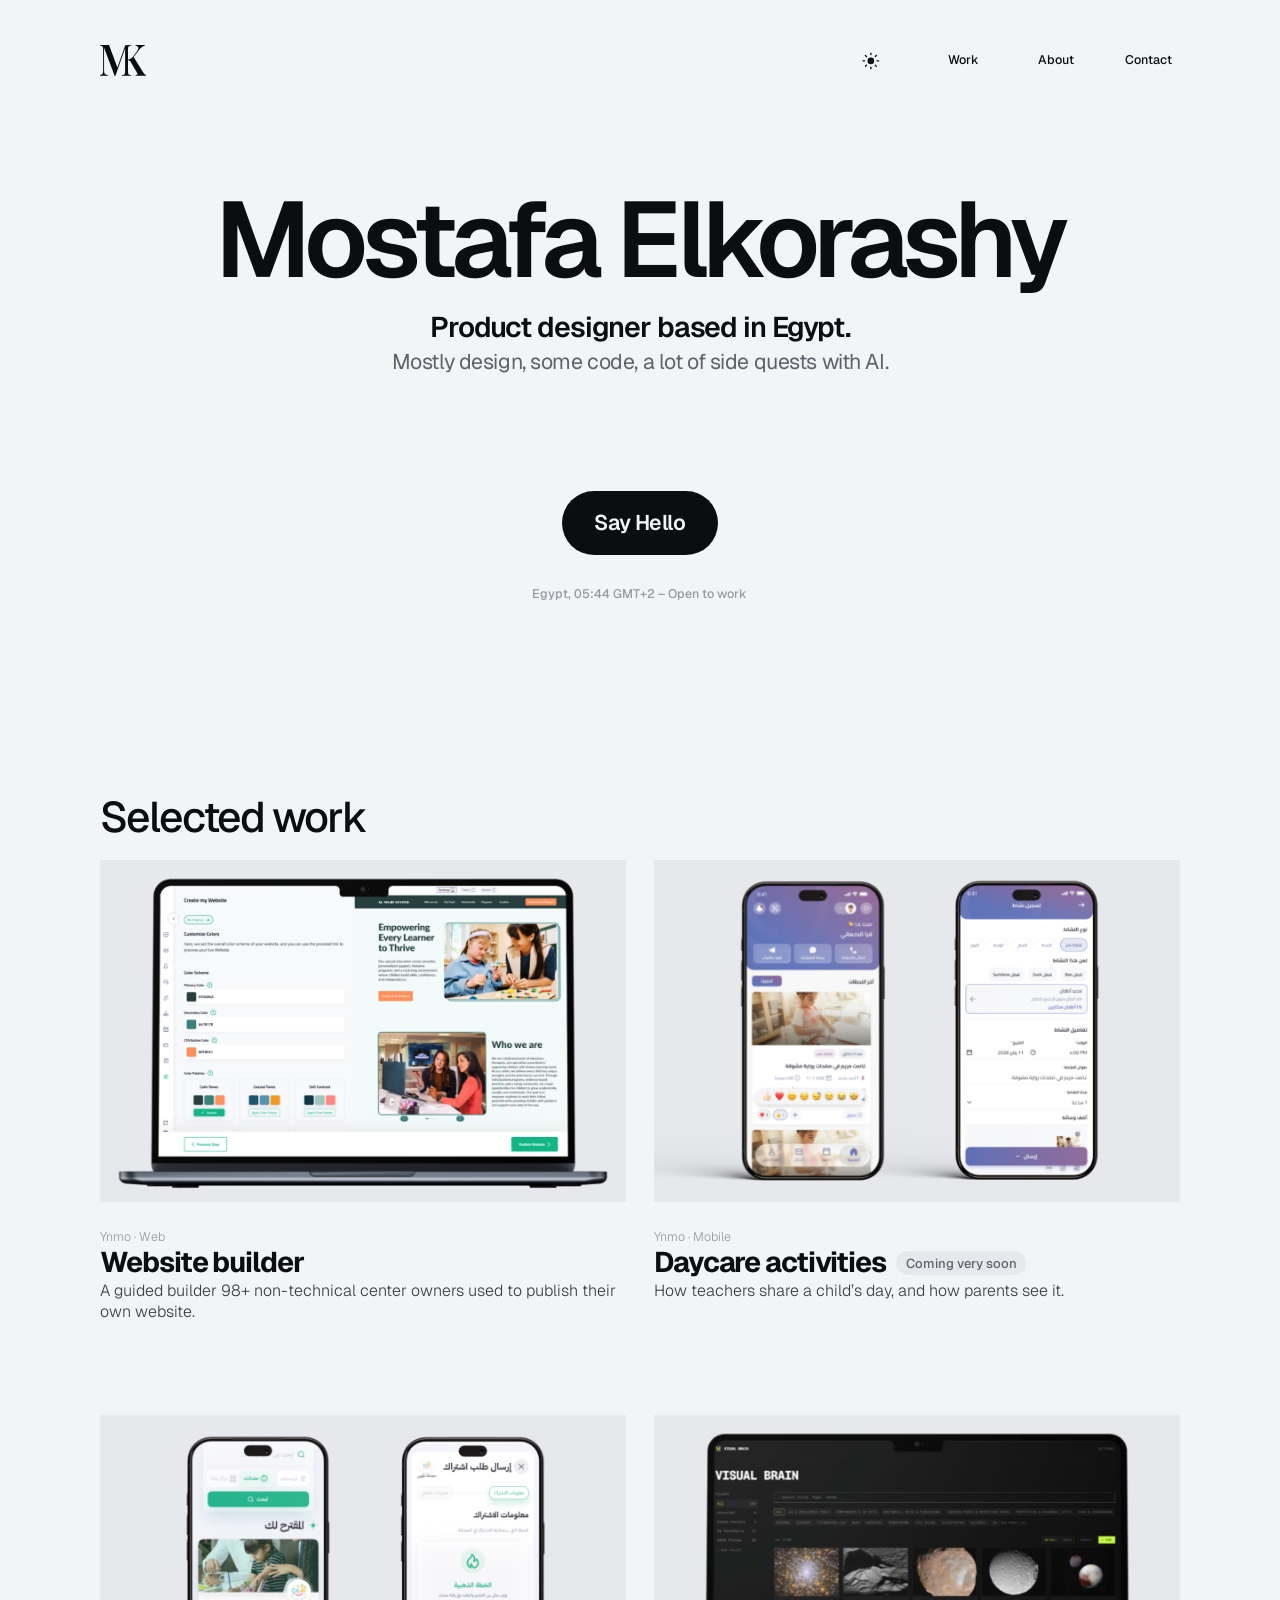
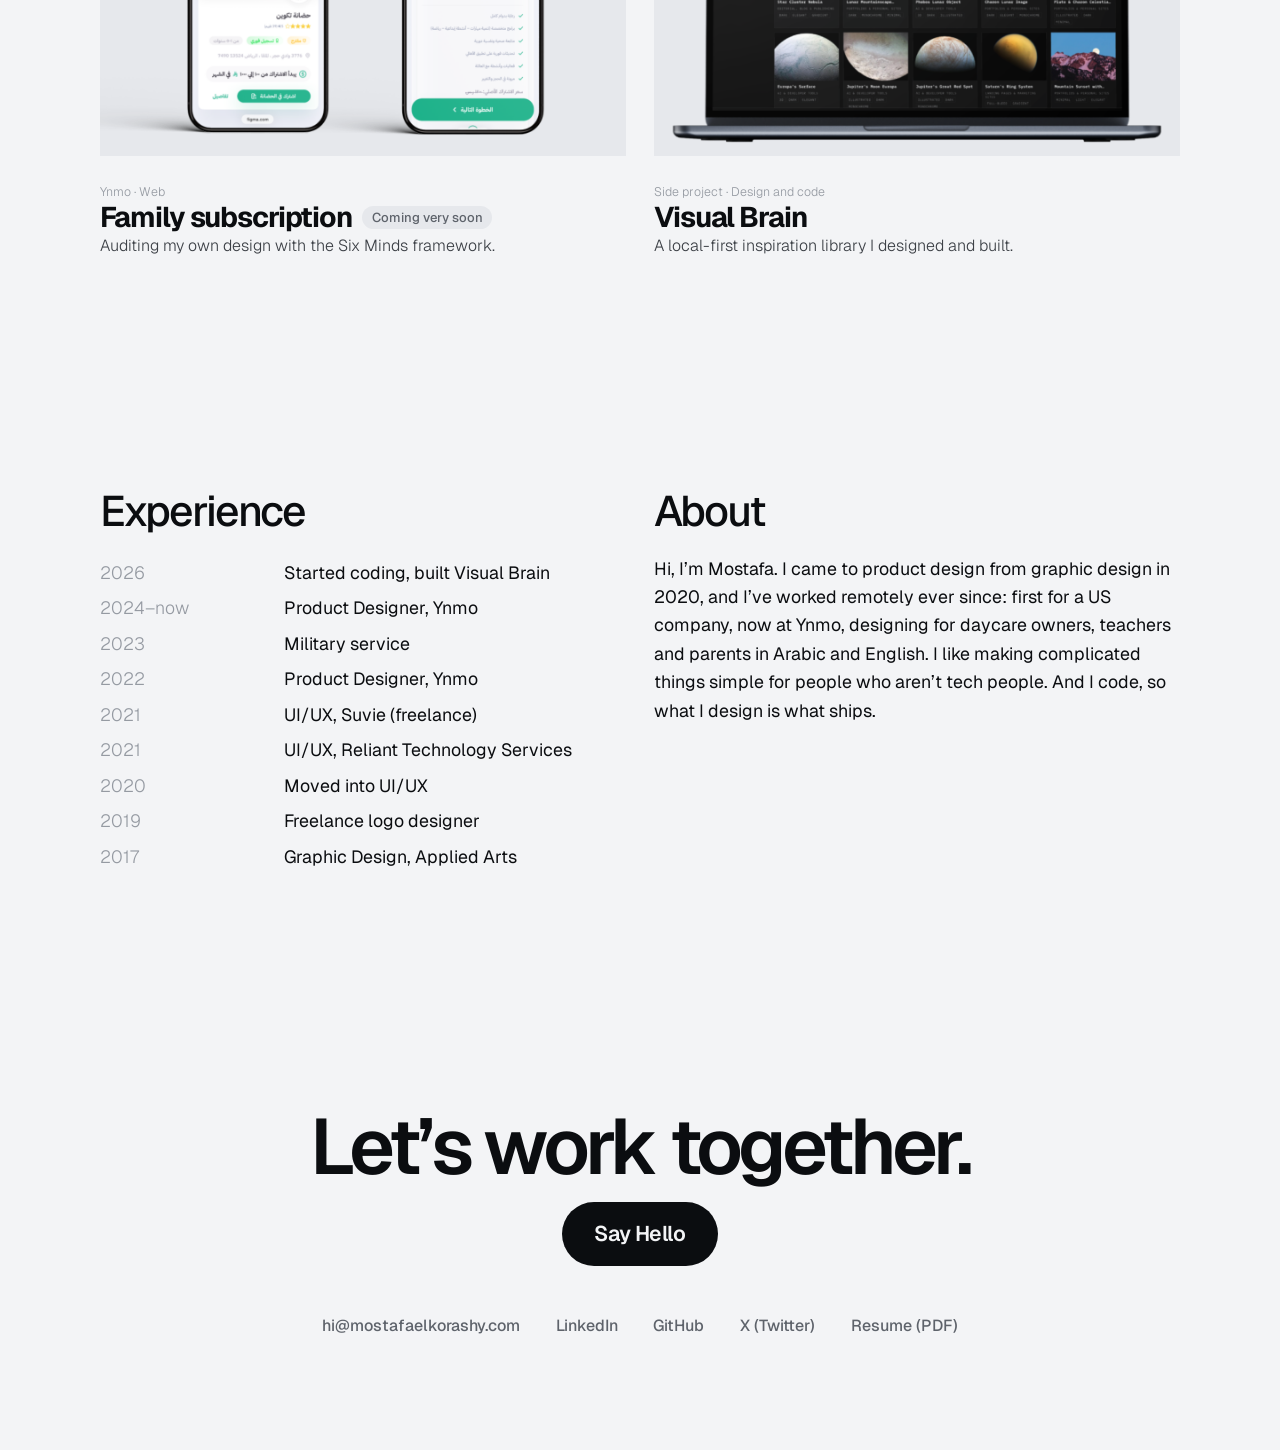
==== index.html @ 0244aa74 "Pretty wrap: never leave one word alone on the last line Co-Authored-By: Claude Opus 5.5 <noreply@an" ====
<!doctype html>
<html lang="en">
<head>
  <meta charset="UTF-8" />
  <meta name="viewport" content="width=device-width, initial-scale=1.0, viewport-fit=cover" />
  <title>Mostafa Elkorashy · Product Designer</title>
  <meta name="description" content="Product designer based in Egypt. Mostly design, some code, a lot of side quests with AI." />
  <meta name="theme-color" content="#F3F4F6" />
  <link rel="canonical" href="https://mostafaelkorashy.com/" />
  <link rel="icon" href="assets/favicon.svg" type="image/svg+xml" />

  <!-- Link previews (LinkedIn, X, WhatsApp, Slack…) -->
  <meta property="og:type" content="website" />
  <meta property="og:site_name" content="Mostafa Elkorashy" />
  <meta property="og:url" content="https://mostafaelkorashy.com/" />
  <meta property="og:title" content="Mostafa Elkorashy · Product Designer" />
  <meta property="og:description" content="Product designer based in Egypt. Mostly design, some code, a lot of side quests with AI." />
  <meta property="og:image" content="https://mostafaelkorashy.com/assets/images/og/og-home.jpg?v=4" />
  <meta property="og:image:width" content="1200" />
  <meta property="og:image:height" content="630" />
  <meta property="og:image:alt" content="Mostafa Elkorashy, product designer based in Egypt" />
  <meta name="twitter:card" content="summary_large_image" />

  <script>try{var t=localStorage.getItem("theme");if(!t)t=matchMedia("(prefers-color-scheme: dark)").matches?"dark":"light";document.documentElement.dataset.theme=t}catch(e){}</script>
  <link rel="preconnect" href="https://fonts.googleapis.com" />
  <link rel="preconnect" href="https://fonts.gstatic.com" crossorigin />
  <link href="https://fonts.googleapis.com/css2?family=Geist:wght@200..800&display=swap" rel="stylesheet" />
  <link rel="stylesheet" href="home.css?v=13" />
</head>
<body>
  <div class="home" id="top">

    <header class="top">
      <a class="mk h-logo" href="#top" aria-label="Mostafa Elkorashy, back to top">
        <svg viewBox="0 0 52 35" aria-hidden="true"><path fill="currentColor" d="M49.9586 32.6019C49.3741 32.0691 48.8662 31.4577 48.4493 30.7853L37.8539 13.5627L44.1289 5.25363C44.9984 4.05505 46.0773 3.02373 47.3136 2.20947C48.2493 1.62573 49.2799 1.21032 50.3586 0.981986V0H39.9971V0.981986C41.2071 1.01472 42.0712 1.30932 42.5894 1.86577C43.1076 2.42223 43.2497 3.20782 43.0158 4.22254C42.7642 5.22971 42.0825 6.45719 40.9706 7.90499L37.7331 12.2748C36.8914 13.3988 35.8718 14.3773 34.7145 15.1717C33.75 15.7994 32.6401 16.1675 31.4921 16.2405V5.20453C31.457 4.30485 31.5485 3.4047 31.7637 2.5305C31.8335 2.2692 31.9618 2.02725 32.139 1.82306C32.3162 1.61887 32.5376 1.4578 32.7863 1.35212C33.4947 1.09923 34.2416 0.971431 34.9937 0.974433V0L28.4281 0.147298L19.5646 25.4108L10.1427 0H0V0.981986C0.770836 0.975482 1.53692 1.10328 2.26399 1.35967C2.50752 1.46515 2.72325 1.62582 2.89416 1.829C3.06506 2.03218 3.18648 2.27233 3.24882 2.5305C3.45003 3.40687 3.53503 4.30594 3.50163 5.20453V27.8884C3.52798 29.027 3.44331 30.1655 3.24882 31.2876C3.15646 31.9774 2.80413 32.6057 2.26399 33.0438C1.58262 33.4776 0.805125 33.737 0 33.7992L0 34.7472C0.611158 34.6736 1.22585 34.6333 1.84138 34.6264C2.59604 34.6264 3.32051 34.5999 4.04876 34.5999C4.86757 34.5999 5.73166 34.5999 6.64103 34.6264C7.5504 34.6528 8.29374 34.683 8.87106 34.7472V33.7652C7.87994 33.718 6.91017 33.4605 6.02598 33.0098C5.70416 32.8026 5.4303 32.5289 5.22271 32.2072C5.01512 31.8854 4.8786 31.5229 4.82229 31.1441C4.61198 29.936 4.51972 28.7103 4.54684 27.4843V3.14236L16.5573 34.9096H17.2855L28.247 3.80331V29.5578C28.2788 30.4474 28.1874 31.3371 27.9753 32.2016C27.9061 32.4714 27.7724 32.7203 27.5857 32.9269C27.399 33.1335 27.165 33.2916 26.9037 33.3875C26.1448 33.6199 25.3577 33.747 24.5643 33.7652V34.7472H34.9937V33.7652C34.2435 33.7473 33.4999 33.6201 32.7863 33.3875C32.5349 33.2861 32.3111 33.1264 32.1333 32.9216C31.9555 32.7167 31.8289 32.4725 31.7637 32.2092C31.5517 31.3447 31.4603 30.4549 31.4921 29.5653V17.249C31.9255 17.2772 32.3532 17.3636 32.7637 17.5058C33.2133 17.6938 33.6107 17.988 33.9221 18.3631C34.4155 18.958 34.8502 19.5992 35.2201 20.278L41.8611 31.5709C42.3177 32.3564 42.4196 32.9079 42.1781 33.2176C41.9366 33.5273 41.2083 33.7161 39.9971 33.7803V34.7472H51.9585V33.7652C51.2289 33.4979 50.5519 33.1041 49.9586 32.6019Z"/></svg>
      </a>
      <nav class="h-nav" aria-label="Sections">
        <a href="#work">Work</a>
        <a href="#experience">About</a>
        <a href="#contact">Contact</a>
      </nav>
        <button class="theme-toggle" type="button" aria-label="Switch to dark mode" aria-pressed="false">
          <svg viewBox="0 0 24 24" aria-hidden="true">
            <mask id="tt-moon"><rect x="-4" y="-4" width="32" height="32" fill="#fff"/><circle class="tt-shadow" cx="12" cy="12" r="6" fill="#000"/></mask>
            <circle class="tt-core" cx="12" cy="12" r="4.5" fill="currentColor" mask="url(#tt-moon)"/>
            <g class="tt-rays" stroke="currentColor" stroke-width="1.8" stroke-linecap="round">
              <line x1="12" y1="1.5" x2="12" y2="3.5"/><line x1="12" y1="20.5" x2="12" y2="22.5"/><line x1="1.5" y1="12" x2="3.5" y2="12"/><line x1="20.5" y1="12" x2="22.5" y2="12"/>
              <line x1="4.6" y1="4.6" x2="6" y2="6"/><line x1="18" y1="18" x2="19.4" y2="19.4"/><line x1="4.6" y1="19.4" x2="6" y2="18"/><line x1="18" y1="6" x2="19.4" y2="4.6"/>
            </g>
          </svg>
        </button>
    </header>

    <main class="main">
    <section class="hero">
      <h1 class="name">Mostafa Elkorashy</h1>
      <p class="sub">Product designer based in Egypt.</p>
      <p class="desc">Mostly design, some code, a lot of side quests with AI.</p>
      <div class="hero-actions">
        <a class="cta" href="mailto:hi@mostafaelkorashy.com">Say Hello</a>
        <p class="loc">Egypt<span class="loc-time"></span> – Open to work</p>
        <script>
          /* Mostafa's local time (Cairo, daylight saving included), e.g. "Egypt, 14:32 GMT+2". Updates every minute. */
          (function () {
            var el = document.currentScript.previousElementSibling.querySelector('.loc-time');
            try {
              var f = new Intl.DateTimeFormat('en-GB', { timeZone: 'Africa/Cairo', hour: '2-digit', minute: '2-digit', timeZoneName: 'shortOffset' });
              var tick = function () { el.textContent = ', ' + f.format(new Date()); };
              tick(); setInterval(tick, 30000);
            } catch (e) {}
          })();
        </script>
      </div>
    </section>

    <section class="work" aria-labelledby="work">
      <h2 class="section-title work-title" id="work">Selected work</h2>

      <article class="card c1">
        <a class="cover" href="website-builder.html" tabindex="-1" aria-hidden="true">
          <img class="device" src="assets/images/website-builder-cover.png?v=3" alt="" width="1184" height="768" loading="lazy" decoding="async" />
        </a>
        <div class="card-meta">
          <p class="card-kicker">Ynmo · Web</p>
          <h3 class="card-title"><a href="website-builder.html">Website builder</a></h3>
          <p class="card-desc">A guided builder 98+ non-technical center owners used to publish their own website.</p>
        </div>
      </article>

      <article class="card c2 soon">
        <div class="cover" aria-hidden="true">
          <img class="device" src="assets/images/daycare-activities-cover.png?v=2" alt="" width="1184" height="768" loading="lazy" decoding="async" />
        </div>
        <div class="card-meta">
          <p class="card-kicker">Ynmo · Mobile</p>
          <h3 class="card-title">Daycare activities <span class="soon-tag">Coming very soon</span></h3>
          <p class="card-desc">How teachers share a child&rsquo;s day, and how parents see it.</p>
        </div>
      </article>

      <article class="card c3 soon">
        <div class="cover" aria-hidden="true">
          <img class="device" src="assets/images/family-subscription-cover.png?v=1" alt="" width="1184" height="768" loading="lazy" decoding="async" />
        </div>
        <div class="card-meta">
          <p class="card-kicker">Ynmo · Web</p>
          <h3 class="card-title">Family subscription <span class="soon-tag">Coming very soon</span></h3>
          <p class="card-desc">Auditing my own design with the Six Minds framework.</p>
        </div>
      </article>

      <article class="card c4">
        <a class="cover" href="visual-brain.html" tabindex="-1" aria-hidden="true">
          <img class="device" src="assets/images/visual-brain-cover.png?v=3" alt="" width="1184" height="768" loading="lazy" decoding="async" />
        </a>
        <div class="card-meta">
          <p class="card-kicker">Side project · Design and code</p>
          <h3 class="card-title"><a href="visual-brain.html">Visual Brain</a></h3>
          <p class="card-desc">A local-first inspiration library I designed and built.</p>
        </div>
      </article>
    </section>

    <section class="experience" aria-labelledby="experience">
      <h2 class="section-title exp-title" id="experience">Experience</h2>
      <ol class="xp">
        <li><span class="year">2026</span>Started coding, built Visual Brain</li>
        <li><span class="year">2024–now</span>Product Designer, Ynmo</li>
        <li><span class="year">2023</span>Military service</li>
        <li><span class="year">2022</span>Product Designer, Ynmo</li>
        <li><span class="year">2021</span>UI/UX, Suvie (freelance)</li>
        <li><span class="year">2021</span>UI/UX, Reliant Technology Services</li>
        <li><span class="year">2020</span>Moved into UI/UX</li>
        <li><span class="year">2019</span>Freelance logo designer</li>
        <li><span class="year">2017</span>Graphic Design, Applied Arts</li>
      </ol>
    </section>

    <section class="about" aria-labelledby="about">
      <h2 class="section-title about-title" id="about">About</h2>
      <p class="about-text">Hi, I&rsquo;m Mostafa. I came to product design from graphic design in 2020, and I&rsquo;ve worked remotely ever since: first for a US company, now at Ynmo, designing for daycare owners, teachers and parents in Arabic and English. I like making complicated things simple for people who aren&rsquo;t tech people. And I code, so what I design is what ships.</p>
    </section>
    </main>

    <footer class="contact">
      <h2 class="ftitle" id="contact">Let&rsquo;s work together.</h2>
      <a class="cta fcta" href="mailto:hi@mostafaelkorashy.com">Say Hello</a>
      <nav class="links" aria-label="Contact and profiles">
        <a href="mailto:hi@mostafaelkorashy.com">hi@mostafaelkorashy.com</a>
        <a href="https://www.linkedin.com/in/melkorashyux/" target="_blank" rel="noopener">LinkedIn</a>
        <a href="https://github.com/melkorashyux" target="_blank" rel="noopener">GitHub</a>
        <a href="https://x.com/melkorashyux" target="_blank" rel="noopener">X (Twitter)</a>
        <a href="resume" target="_blank" rel="noopener">Resume (PDF)</a>
      </nav>
    </footer>

  </div>
  <script src="reveal.js?v=5"></script>
  <script src="theme.js?v=4"></script>
</body>
</html>
---- home.css ----
/* Home page. Editorial spec on a 1440 frame:
   12 columns x 72px, 32px gutters, 112px margins (1216 content),
   rows 72px + 32px gutter (104px step), 8px baseline. Geist only.
   Desktop sizes are written in --p units (1px at 1440 wide) so the whole grid scales down evenly on smaller screens. */

:root {
  --paper: #F3F4F6;   /* cool mist */
  --ink: #0B0D10;
  --soft: #3B3F45;
  --muted: #5E636B;
  --faint: #959AA2;
  --cover: #E6E8EC;
  --font: "Geist", "Helvetica Neue", Arial, sans-serif;
  color-scheme: light;
}

* { box-sizing: border-box; }
html { -webkit-text-size-adjust: 100%; }
body {
  margin: 0;
  background: var(--paper);
  color: var(--ink);
  font-family: var(--font);
  -webkit-font-smoothing: antialiased;
  -moz-osx-font-smoothing: grayscale;
}
h1, h2, h3, p, ol { margin: 0; padding: 0; }
img { display: block; max-width: 100%; }
a { color: inherit; text-decoration: none; }
a:hover { text-decoration: underline; text-decoration-thickness: 1px; text-underline-offset: 0.2em; }
a:focus-visible { outline: 2px solid var(--ink); outline-offset: 4px; }

/* ---------- shared pieces ---------- */
.mk { display: block; height: auto; }
.mk svg { display: block; width: 100%; height: auto; }
.small { font-weight: 500; color: var(--muted); }
.name { font-weight: 600; letter-spacing: -0.055em; }
.sub { font-weight: 600; letter-spacing: -0.04em; }
.desc { font-weight: 300; color: var(--muted); letter-spacing: -0.02em; }
.ftitle { font-weight: 600; letter-spacing: -0.055em; }
.cta {
  display: flex; align-items: center; justify-content: center;
  background: var(--ink); color: #FFFFFF; border-radius: 999px;
  font-weight: 600; letter-spacing: -0.02em;
}
.cta:hover { text-decoration: none; background: #2A2A2A; }
.cover { background: var(--cover); overflow: hidden; display: flex; align-items: center; justify-content: center; }
.cover img { width: 100%; height: 100%; object-fit: cover; transition: transform 0.6s cubic-bezier(0.2, 0.7, 0.2, 1); }
a.cover:hover img { transform: scale(1.02); }
/* device mockups (transparent PNGs, 1184 x 768): show the whole device on the theme's cover color */
.cover img.device { object-fit: contain; }
.cover .small { font-weight: 500; }
.card-meta { display: flex; flex-direction: column; }
.card-kicker { font-weight: 300; color: var(--faint); }
.card-title { font-weight: 700; letter-spacing: -0.04em; }
.card-desc { font-weight: 300; color: var(--soft); }
/* unfinished case studies: no link, a quiet tag next to the title */
.soon-tag { display: inline-block; vertical-align: middle; position: relative; top: -0.12em; margin-left: 0.4em; padding: 0.4em 0.75em; border-radius: 999px; background: var(--cover); color: var(--muted); font-size: 13px; line-height: 1; font-weight: 500; letter-spacing: 0; white-space: nowrap; }
.section-title { font-weight: 500; letter-spacing: -0.045em; }
.about-text { font-weight: 400; }
.xp li { font-weight: 400; }
.xp { list-style: none; }
.xp li { display: flex; }
.xp .year { flex-shrink: 0; font-weight: 300; color: var(--faint); }
.links { display: flex; font-weight: 500; color: var(--muted); }
.links a:hover { color: var(--ink); }
.loc { color: var(--faint); font-weight: 500; }
.loc-time { font-variant-numeric: tabular-nums; }
.h-nav { display: flex; font-weight: 500; }
.main { display: contents; }

@media (prefers-reduced-motion: reduce) {
  .cover img { transition: none; }
}

/* ---------- desktop: the modular grid ---------- */
@media (min-width: 900px) {
  .home {
    --p: min(1px, calc(100vw / 1440));
    width: calc(1440 * var(--p));
    margin-inline: auto;
    padding: calc(32 * var(--p)) calc(112 * var(--p)) calc(104 * var(--p));
    display: grid;
    grid-template-columns: repeat(12, calc(72 * var(--p)));
    grid-auto-rows: calc(72 * var(--p));
    column-gap: calc(32 * var(--p));
    row-gap: calc(32 * var(--p));
  }
  /* every grid item (including ones inside display: contents wrappers) is positioned, so the baseline nudges (top) apply */
  .home > *, .card > *, .h-nav a, .name, .sub, .desc, .cta, .loc, .section-title, .about-text, .xp, .ftitle, .links { min-width: 0; position: relative; }
  .card, .about, .experience, .contact, header.top, .hero, .hero-actions, .work, .h-nav { display: contents; }

  .small, .loc, .h-nav a, .card-kicker { font-size: calc(14 * var(--p)); line-height: calc(16 * var(--p)); }

  /* header: logo in column 1, each nav link centered in its own column (10, 11, 12) */
  .h-logo { grid-area: 1 / 1 / span 1 / span 1; align-self: center; width: calc(52 * var(--p)); }
  .h-nav a { align-self: center; justify-self: center; white-space: nowrap; }
  .h-nav a:nth-child(1) { grid-area: 1 / 10; } .h-nav a:nth-child(2) { grid-area: 1 / 11; } .h-nav a:nth-child(3) { grid-area: 1 / 12; }

  /* centered hero. Name 120/72: Geist's baseline lands 79px into the line, shift -7 onto the module's bottom edge.
     Row 4 holds the title (32/40) and the description (24/32, Regular). Button on row 6, location on row 7. */
  .name { grid-area: 3 / 1 / span 1 / span 12; font-size: calc(120 * var(--p)); line-height: calc(72 * var(--p)); top: calc(-7 * var(--p)); text-align: center; white-space: nowrap; }
  .sub { grid-area: 4 / 1 / span 1 / span 12; align-self: start; font-size: calc(32 * var(--p)); line-height: calc(40 * var(--p)); top: calc(4 * var(--p)); text-align: center; white-space: nowrap; }
  .desc { grid-area: 4 / 1 / span 1 / span 12; align-self: start; font-size: calc(24 * var(--p)); line-height: calc(32 * var(--p)); top: calc(47 * var(--p)); font-weight: 400; text-align: center; white-space: nowrap; }
  .cta { grid-area: 6 / 6 / span 1 / span 2; font-size: calc(24 * var(--p)); }
  .loc { grid-area: 7 / 1 / span 1 / span 12; align-self: start; top: calc(4 * var(--p)); text-align: center; }

  /* section titles: 48/48 Medium, shifted 7 so the baseline sits on the module's bottom edge */
  .section-title { font-size: calc(48 * var(--p)); line-height: calc(48 * var(--p)); align-self: end; top: calc(7 * var(--p)); }
  .work-title { grid-area: 9 / 1 / span 1 / span 12; }

  .card-title { font-size: calc(32 * var(--p)); line-height: calc(40 * var(--p)); }
  .card-desc { font-size: calc(18 * var(--p)); line-height: calc(24 * var(--p)); }
  .c1 .cover { grid-area: 10 / 1 / span 4 / span 6; }  .c1 .card-meta { grid-area: 14 / 1 / span 2 / span 6; }
  .c2 .cover { grid-area: 10 / 7 / span 4 / span 6; }  .c2 .card-meta { grid-area: 14 / 7 / span 2 / span 6; }
  .c3 .cover { grid-area: 16 / 1 / span 4 / span 6; }  .c3 .card-meta { grid-area: 20 / 1 / span 2 / span 6; }
  .c4 .cover { grid-area: 16 / 7 / span 4 / span 6; }  .c4 .card-meta { grid-area: 20 / 7 / span 2 / span 6; }

  .exp-title { grid-area: 23 / 1 / span 1 / span 6; }
  .about-title { grid-area: 23 / 7 / span 1 / span 6; }
  /* About and Experience share one text style: 20px Regular, ink; years stay as the 14px grey label */
  .about-text { grid-area: 24 / 7 / span 3 / span 6; font-size: calc(20 * var(--p)); line-height: calc(32 * var(--p)); }
  .xp { grid-area: 24 / 1 / span 4 / span 6; }
  .xp li { font-size: calc(20 * var(--p)); line-height: calc(40 * var(--p)); }
  /* years take columns 1-2 plus the gutter, so every entry starts on column 3's left edge (208px) */
  .xp .year { flex-basis: calc(208 * var(--p)); font-size: calc(20 * var(--p)); }

  /* centered footer: one 88px line on row 30 (baseline on the module's bottom edge), button and links centered below */
  .ftitle { grid-area: 30 / 1 / span 1 / span 12; font-size: calc(88 * var(--p)); line-height: calc(72 * var(--p)); top: calc(5 * var(--p)); text-align: center; white-space: nowrap; }
  .fcta { grid-area: 31 / 6 / span 1 / span 2; top: 0; }
  .links { grid-area: 32 / 1 / span 1 / span 12; align-self: center; justify-content: center; gap: calc(40 * var(--p)); font-size: calc(18 * var(--p)); line-height: calc(24 * var(--p)); }
}

/* ---------- phone and small tablet: one column on the 8px baseline ---------- */
@media (max-width: 899.98px) {
  .home {
    padding: 24px max(20px, env(safe-area-inset-right, 0px)) 80px max(20px, env(safe-area-inset-left, 0px));
    display: flex; flex-direction: column;
  }
  header.top { display: flex; align-items: center; gap: 12px; }
  .h-logo { width: 40px; }
  .h-nav, .small, .loc, .card-kicker { font-size: 14px; line-height: 16px; }
  .h-nav { margin-left: auto; gap: 20px; }

  .hero { display: flex; flex-direction: column; align-items: center; text-align: center; padding-top: 72px; }
  .name { font-size: 48px; line-height: 56px; }
  .sub { font-size: 22px; line-height: 32px; margin-top: 16px; }
  .desc { font-size: 16px; line-height: 24px; margin-top: 8px; }
  .hero-actions { display: flex; flex-direction: column; align-items: center; gap: 16px; margin-top: 32px; }
  .cta { height: 56px; padding-inline: 28px; font-size: 20px; }

  .section-title { font-size: 32px; line-height: 40px; }
  .work { display: flex; flex-direction: column; gap: 40px; padding-top: 96px; }
  .work-title { margin-bottom: -16px; }
  .card { display: flex; flex-direction: column; gap: 16px; }
  .card .cover { aspect-ratio: 592 / 384; }
  .card-title { font-size: 24px; line-height: 32px; }
  .card-desc { font-size: 16px; line-height: 24px; }

  .about, .experience { display: flex; flex-direction: column; gap: 16px; padding-top: 80px; }
  .about { padding-top: 56px; }
  .about-text { font-size: 16px; line-height: 24px; }
  .xp li { font-size: 16px; line-height: 24px; padding-block: 8px; }
  .xp .year { flex-basis: 96px; font-size: 16px; }

  .contact { display: flex; flex-direction: column; align-items: center; text-align: center; gap: 24px; padding-top: 104px; }
  .ftitle { font-size: 40px; line-height: 48px; }
  .links { flex-wrap: wrap; justify-content: center; column-gap: 24px; row-gap: 8px; font-size: 16px; line-height: 24px; }
}

/* ---------- load motion: baseline rise ----------
   Each row fades in while rising exactly one baseline (8px), top to bottom, 90ms apart.
   Runs once on load; `translate` is separate from the `top` nudges that hold the baselines. */
@keyframes baseline-rise { from { opacity: 0; translate: 0 8px; } to { opacity: 1; translate: 0 0; } }
@media (prefers-reduced-motion: no-preference) {
  .h-logo, .h-nav a, .name, .sub, .desc, .hero .cta, .loc, .work-title,
  .c1 .cover, .c2 .cover, .c1 .card-meta, .c2 .card-meta {
    animation: baseline-rise 0.6s cubic-bezier(0.2, 0.7, 0.2, 1) both;
  }
  .name { animation-delay: 90ms; }
  .sub { animation-delay: 180ms; }
  .desc { animation-delay: 270ms; }
  .hero .cta { animation-delay: 360ms; }
  .loc { animation-delay: 450ms; }
  .work-title { animation-delay: 540ms; }
  .c1 .cover, .c2 .cover { animation-delay: 630ms; }
  .c1 .card-meta, .c2 .card-meta { animation-delay: 720ms; }
}

/* ---------- scroll motion: the same baseline rise, once, as each block enters the screen ----------
   Only active when the script below adds .reveal-on (so without JS or with reduced motion, everything just shows). */
.reveal-on .rv { opacity: 0; translate: 0 8px; }
.reveal-on .rv.now { opacity: 1; translate: 0 0; }
.reveal-on .rv.in { animation: baseline-rise 0.6s cubic-bezier(0.2, 0.7, 0.2, 1) both; animation-delay: var(--d, 0ms); }

/* ---------- in-page navigation ----------
   Anchors sit on the section titles (the sections are display: contents on desktop, so they have no box to scroll to).
   Smooth scroll, and one row step of space above the title when it lands. */
@media (prefers-reduced-motion: no-preference) { html { scroll-behavior: smooth; } }
/* About links to the Experience title: same row on desktop, and Experience comes first on phones */
[id="work"], [id="about"], [id="experience"], [id="contact"] { scroll-margin-top: calc(104 * var(--p, 1px)); }

/* ---------- dark mode: warm charcoal ---------- */
:root[data-theme="dark"] {
  --paper: #141312;   /* warm charcoal */
  --ink: #F2EFEA;
  --soft: #D6D1CA;
  --muted: #A8A39C;
  --faint: #76716B;
  --cover: #22201E;
  color-scheme: dark;
}
.mk { color: var(--ink); }
.cta { color: var(--paper); }
.cta:hover { background: color-mix(in srgb, var(--ink) 85%, var(--paper)); }

/* theme toggle: a sun that turns into a moon */
.theme-toggle {
  appearance: none; border: 0; background: transparent; color: var(--ink); cursor: pointer;
  width: 40px; height: 40px; padding: 10px; border-radius: 999px; display: grid; place-items: center;
}
.theme-toggle:hover { background: color-mix(in srgb, var(--ink) 8%, transparent); }
.theme-toggle:focus-visible { outline: 2px solid var(--ink); outline-offset: 2px; }
.theme-toggle svg { width: 20px; height: 20px; overflow: visible; }
.tt-core, .tt-rays, .tt-shadow { transform-box: view-box; transform-origin: 12px 12px; transition: transform .6s cubic-bezier(0.2, 0.7, 0.2, 1), opacity .4s ease; }
.tt-shadow { transform: translate(14px, -14px); }
:root[data-theme="dark"] .tt-core { transform: scale(1.55); }
:root[data-theme="dark"] .tt-rays { transform: rotate(-90deg) scale(0.4); opacity: 0; }
:root[data-theme="dark"] .tt-shadow { transform: translate(4px, -4px); }
.theme-toggle:active svg { transform: scale(0.9); }
@media (prefers-reduced-motion: reduce) { .tt-core, .tt-rays, .tt-shadow { transition: none; } }

/* the page swap itself is a circle growing out of the toggle (View Transitions), driven by theme.js */
::view-transition-old(root), ::view-transition-new(root) { animation: none; mix-blend-mode: normal; }

@media (min-width: 900px) {
  .theme-toggle { grid-area: 1 / 9; justify-self: center; align-self: center; position: relative;
    width: calc(40 * var(--p)); height: calc(40 * var(--p)); padding: calc(10 * var(--p)); }
  .theme-toggle svg { width: calc(20 * var(--p)); height: calc(20 * var(--p)); }
}
@media (max-width: 899.98px) {
  .theme-toggle { margin-left: 8px; margin-right: -10px; }
}
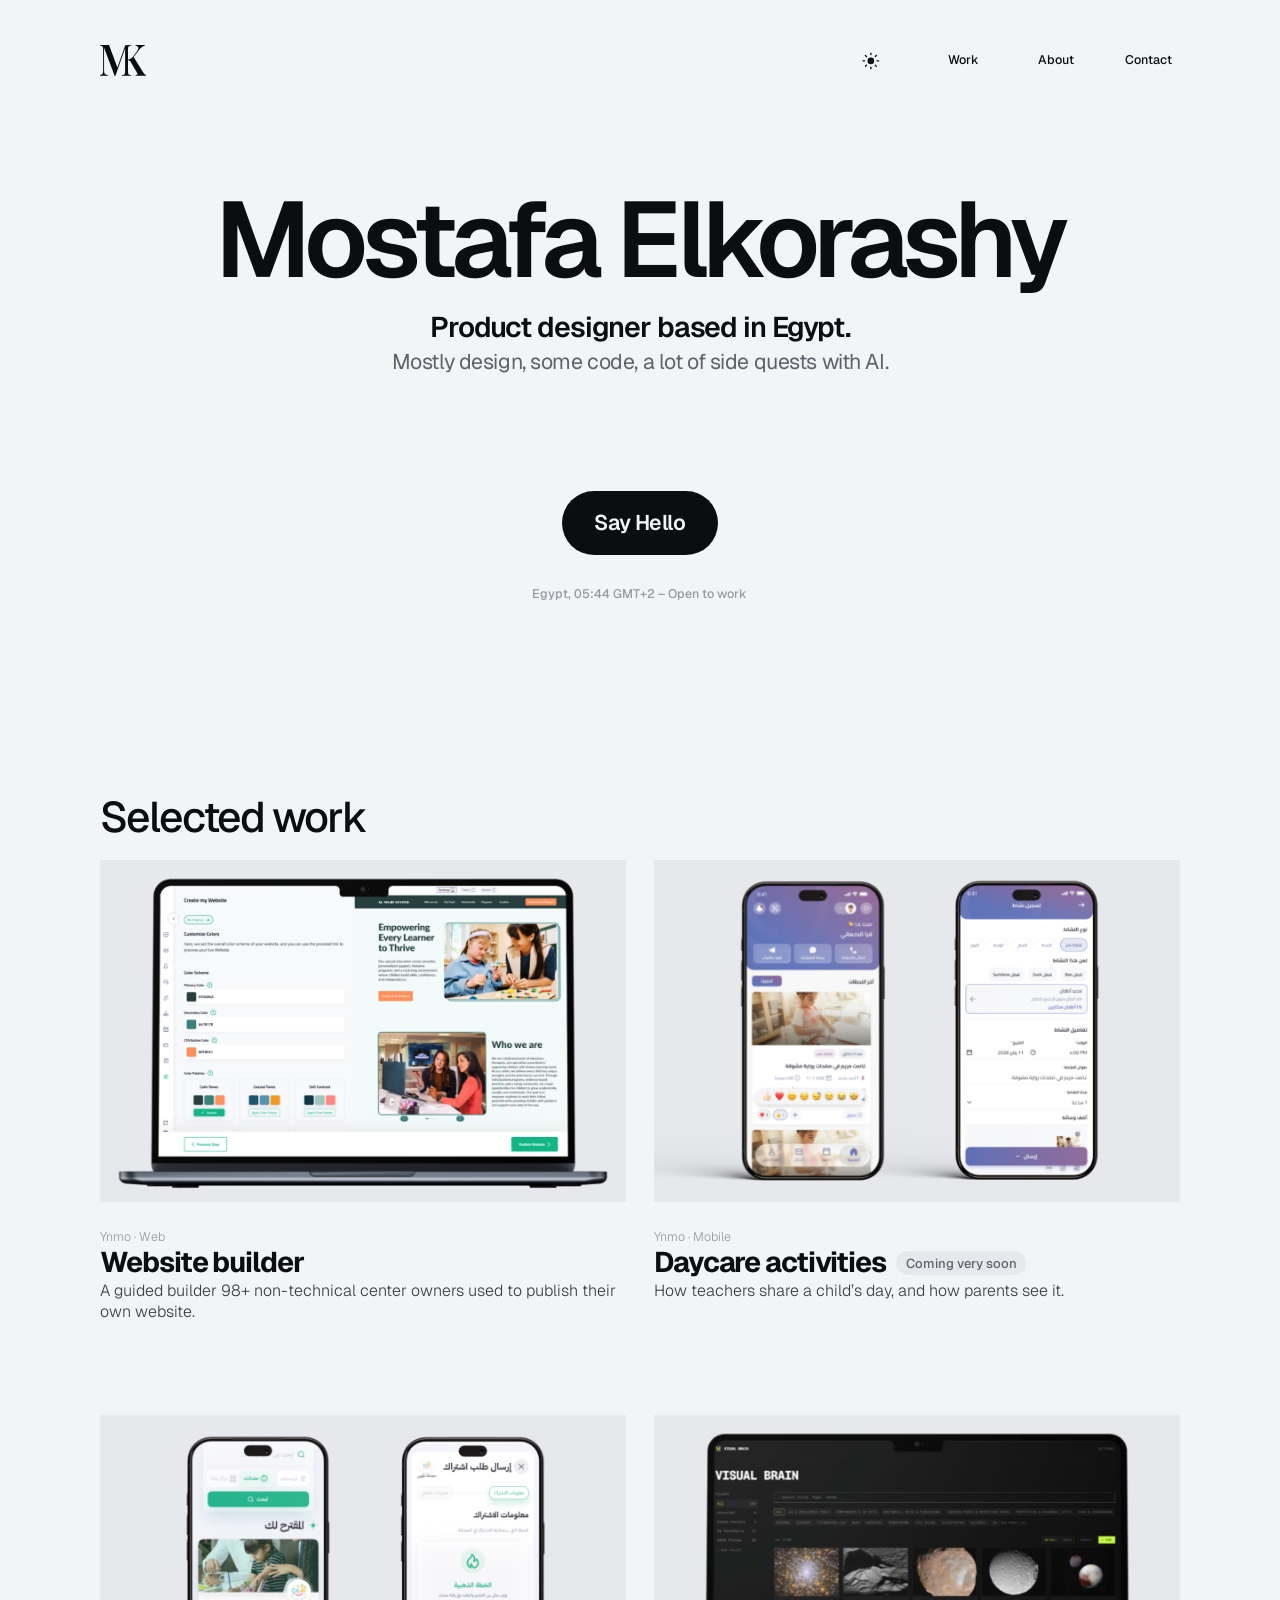
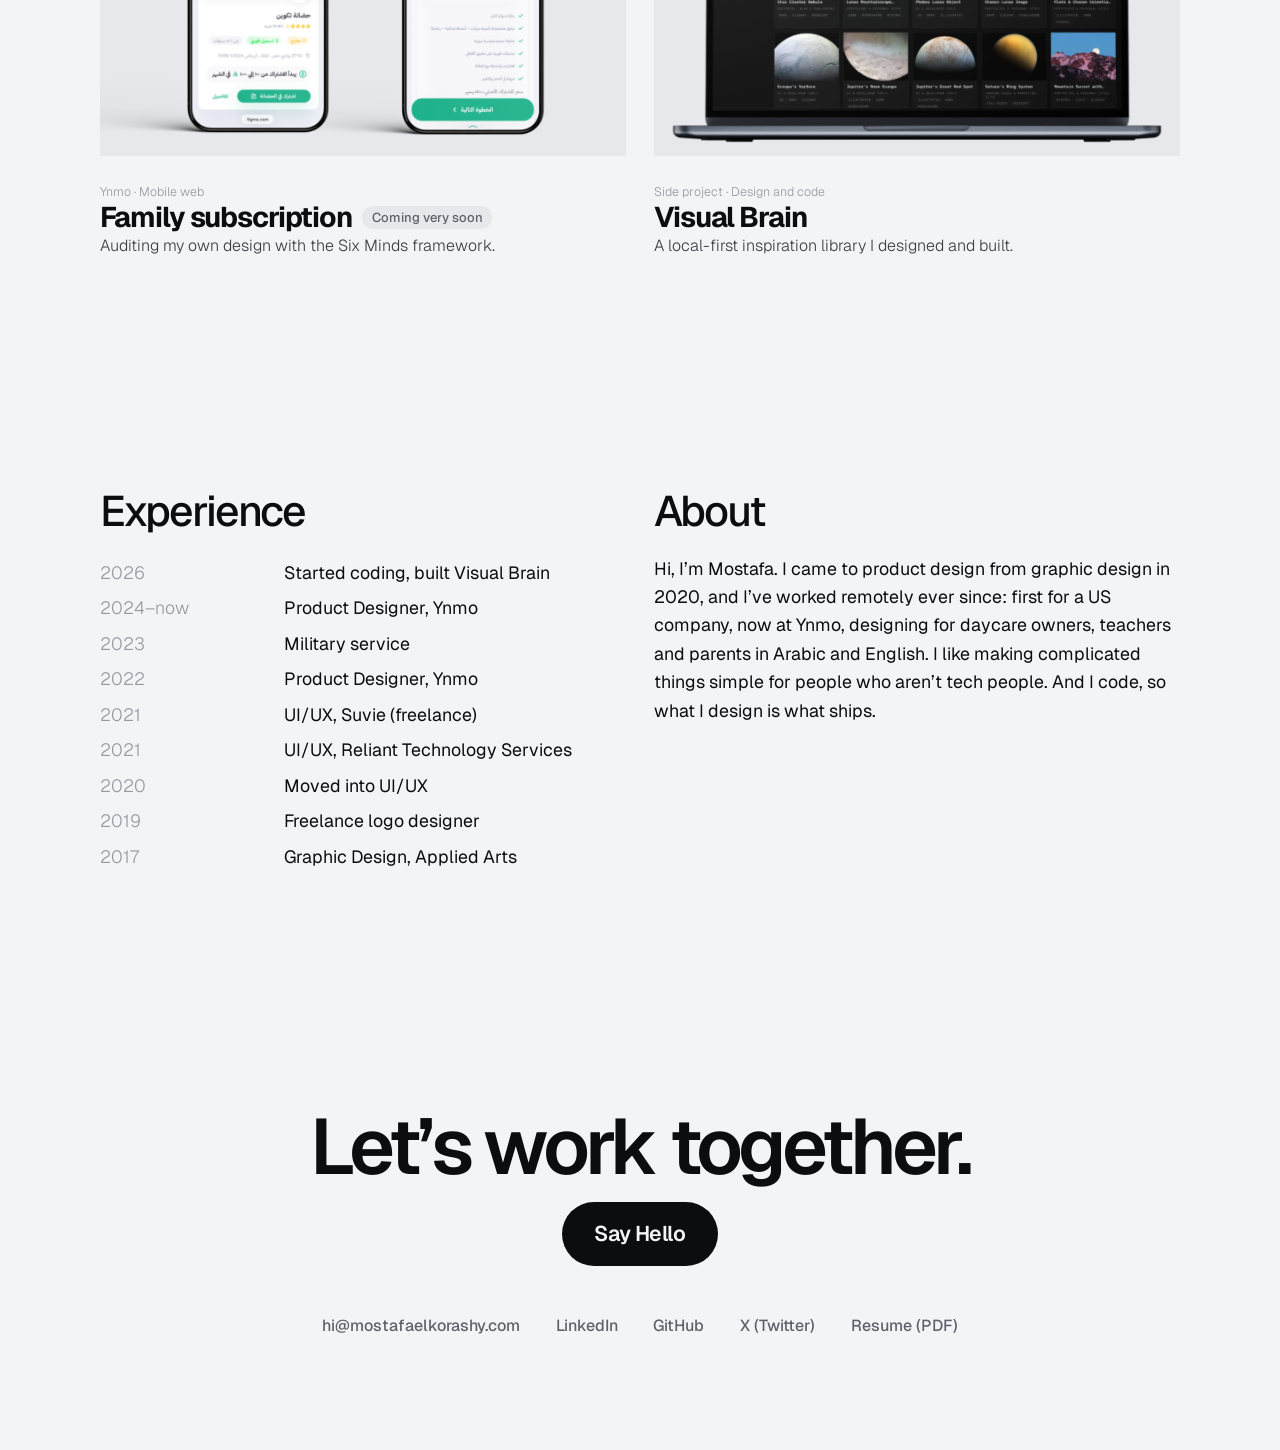
==== commit c3df74a2: "Home: Family subscription card labelled Mobile web Co-Authored-By: Claude Opus 5.5 <noreply@anthropi" ====
--- a/index.html
+++ b/index.html
@@ -103,7 +103,7 @@
           <img class="device" src="assets/images/family-subscription-cover.png?v=1" alt="" width="1184" height="768" loading="lazy" decoding="async" />
         </div>
         <div class="card-meta">
-          <p class="card-kicker">Ynmo · Web</p>
+          <p class="card-kicker">Ynmo · Mobile web</p>
           <h3 class="card-title">Family subscription <span class="soon-tag">Coming very soon</span></h3>
           <p class="card-desc">Auditing my own design with the Six Minds framework.</p>
         </div>
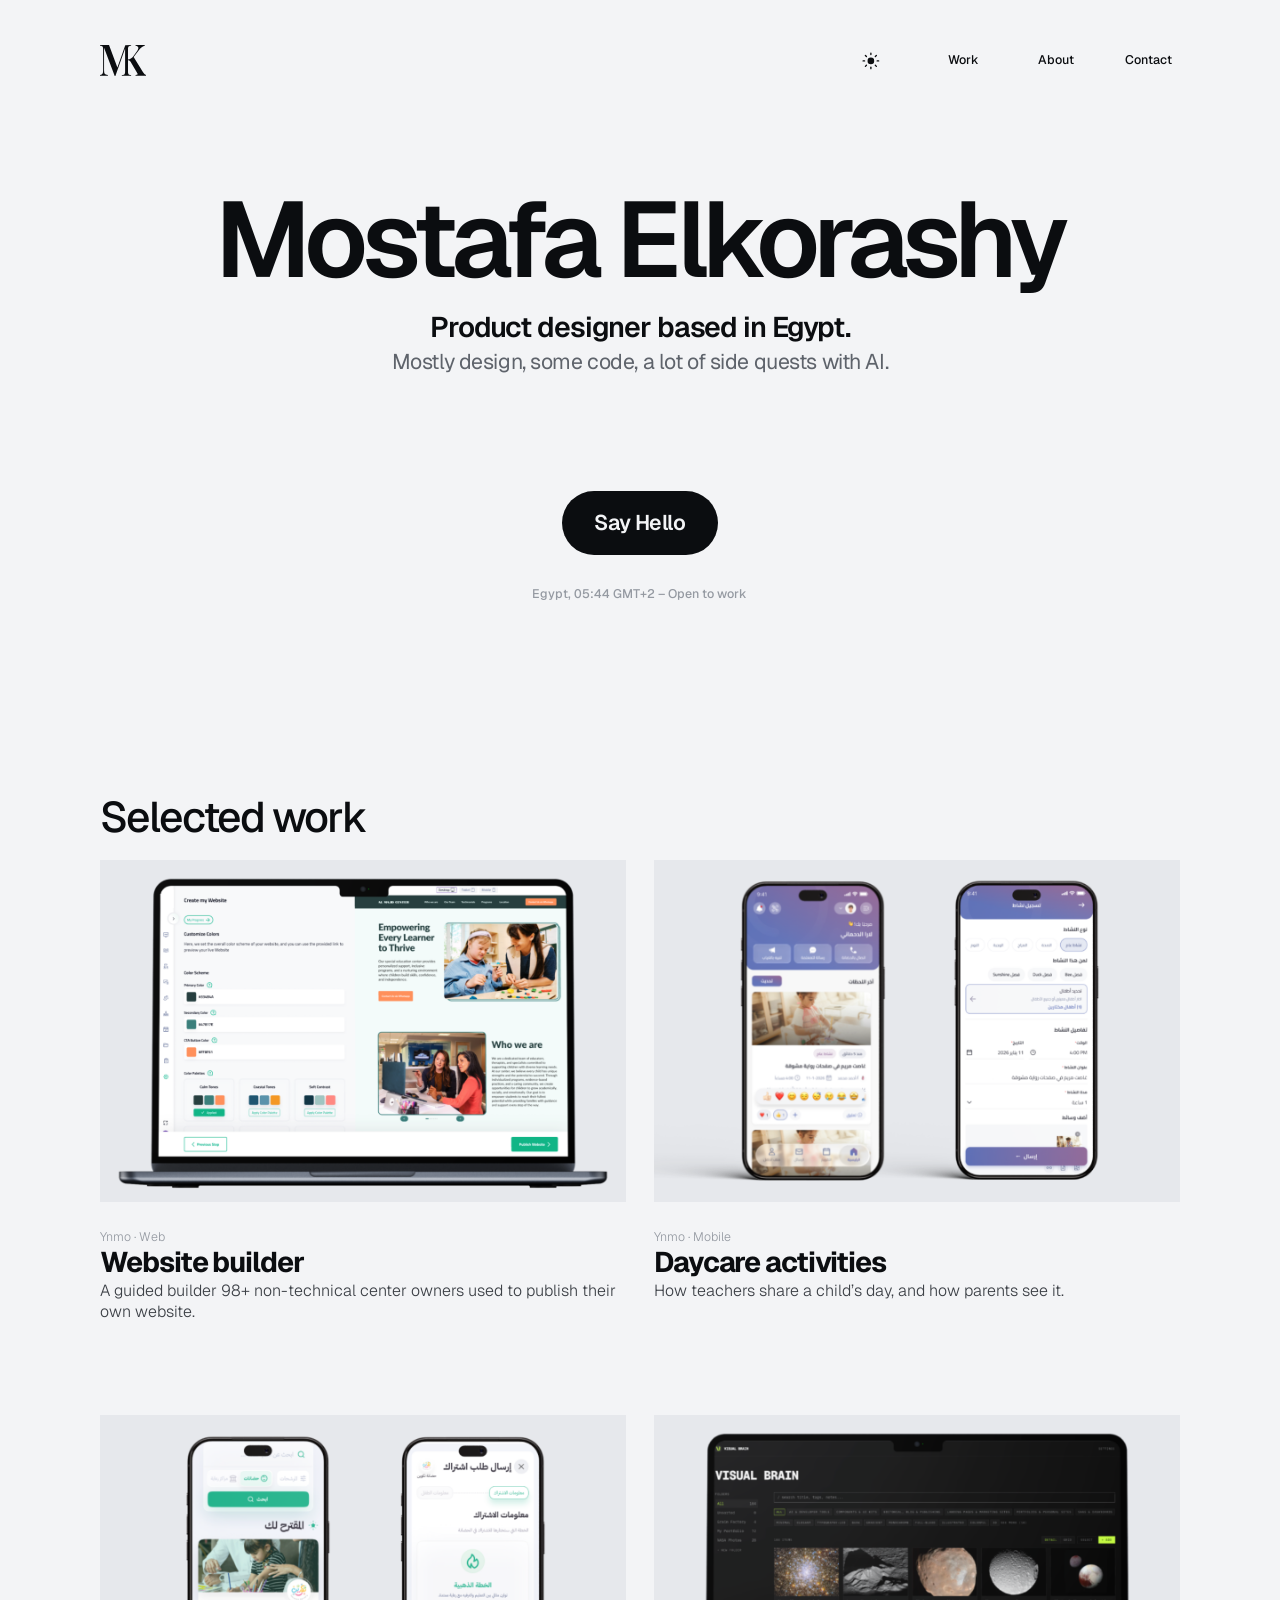
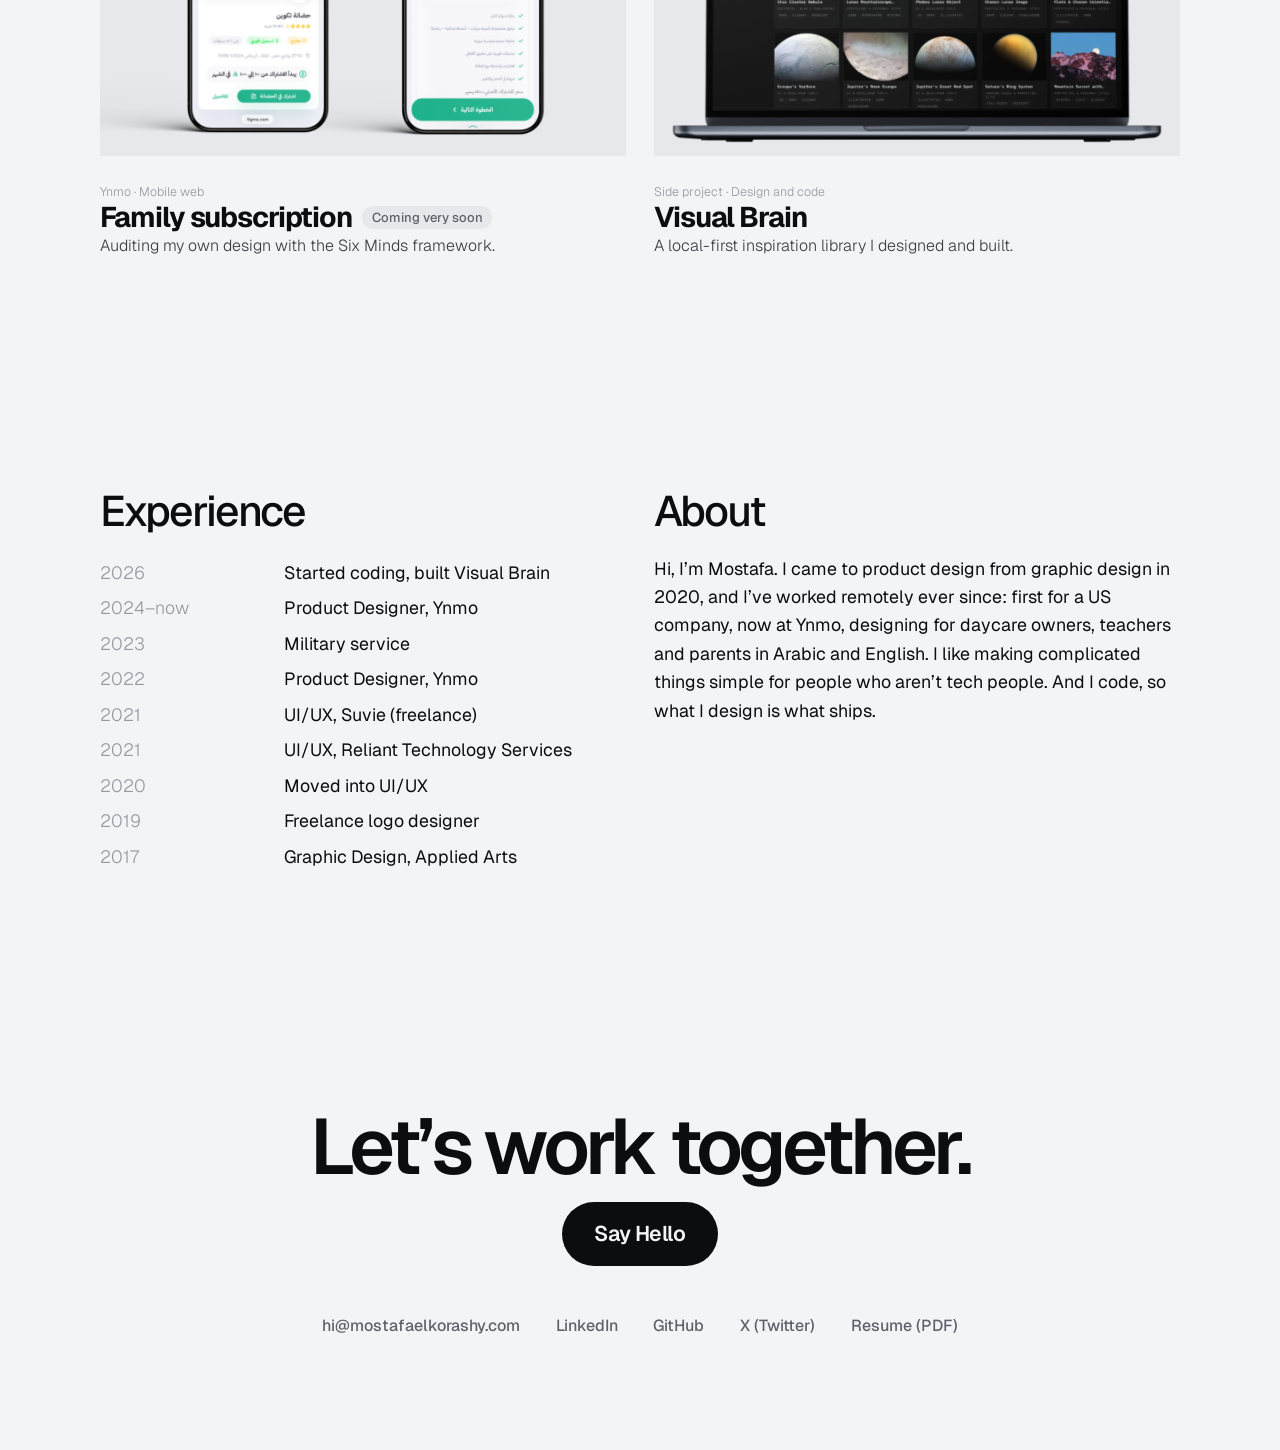
==== commit b18aadd0: "Publish Daycare activities case study Co-Authored-By: Claude Opus 5.5 <noreply@anthropic.com> Claude" ====
--- a/index.html
+++ b/index.html
@@ -87,13 +87,13 @@
         </div>
       </article>
 
-      <article class="card c2 soon">
-        <div class="cover" aria-hidden="true">
+      <article class="card c2">
+        <a class="cover" href="daycare-activities.html" tabindex="-1" aria-hidden="true">
           <img class="device" src="assets/images/daycare-activities-cover.png?v=2" alt="" width="1184" height="768" loading="lazy" decoding="async" />
-        </div>
+        </a>
         <div class="card-meta">
           <p class="card-kicker">Ynmo · Mobile</p>
-          <h3 class="card-title">Daycare activities <span class="soon-tag">Coming very soon</span></h3>
+          <h3 class="card-title"><a href="daycare-activities.html">Daycare activities</a></h3>
           <p class="card-desc">How teachers share a child&rsquo;s day, and how parents see it.</p>
         </div>
       </article>
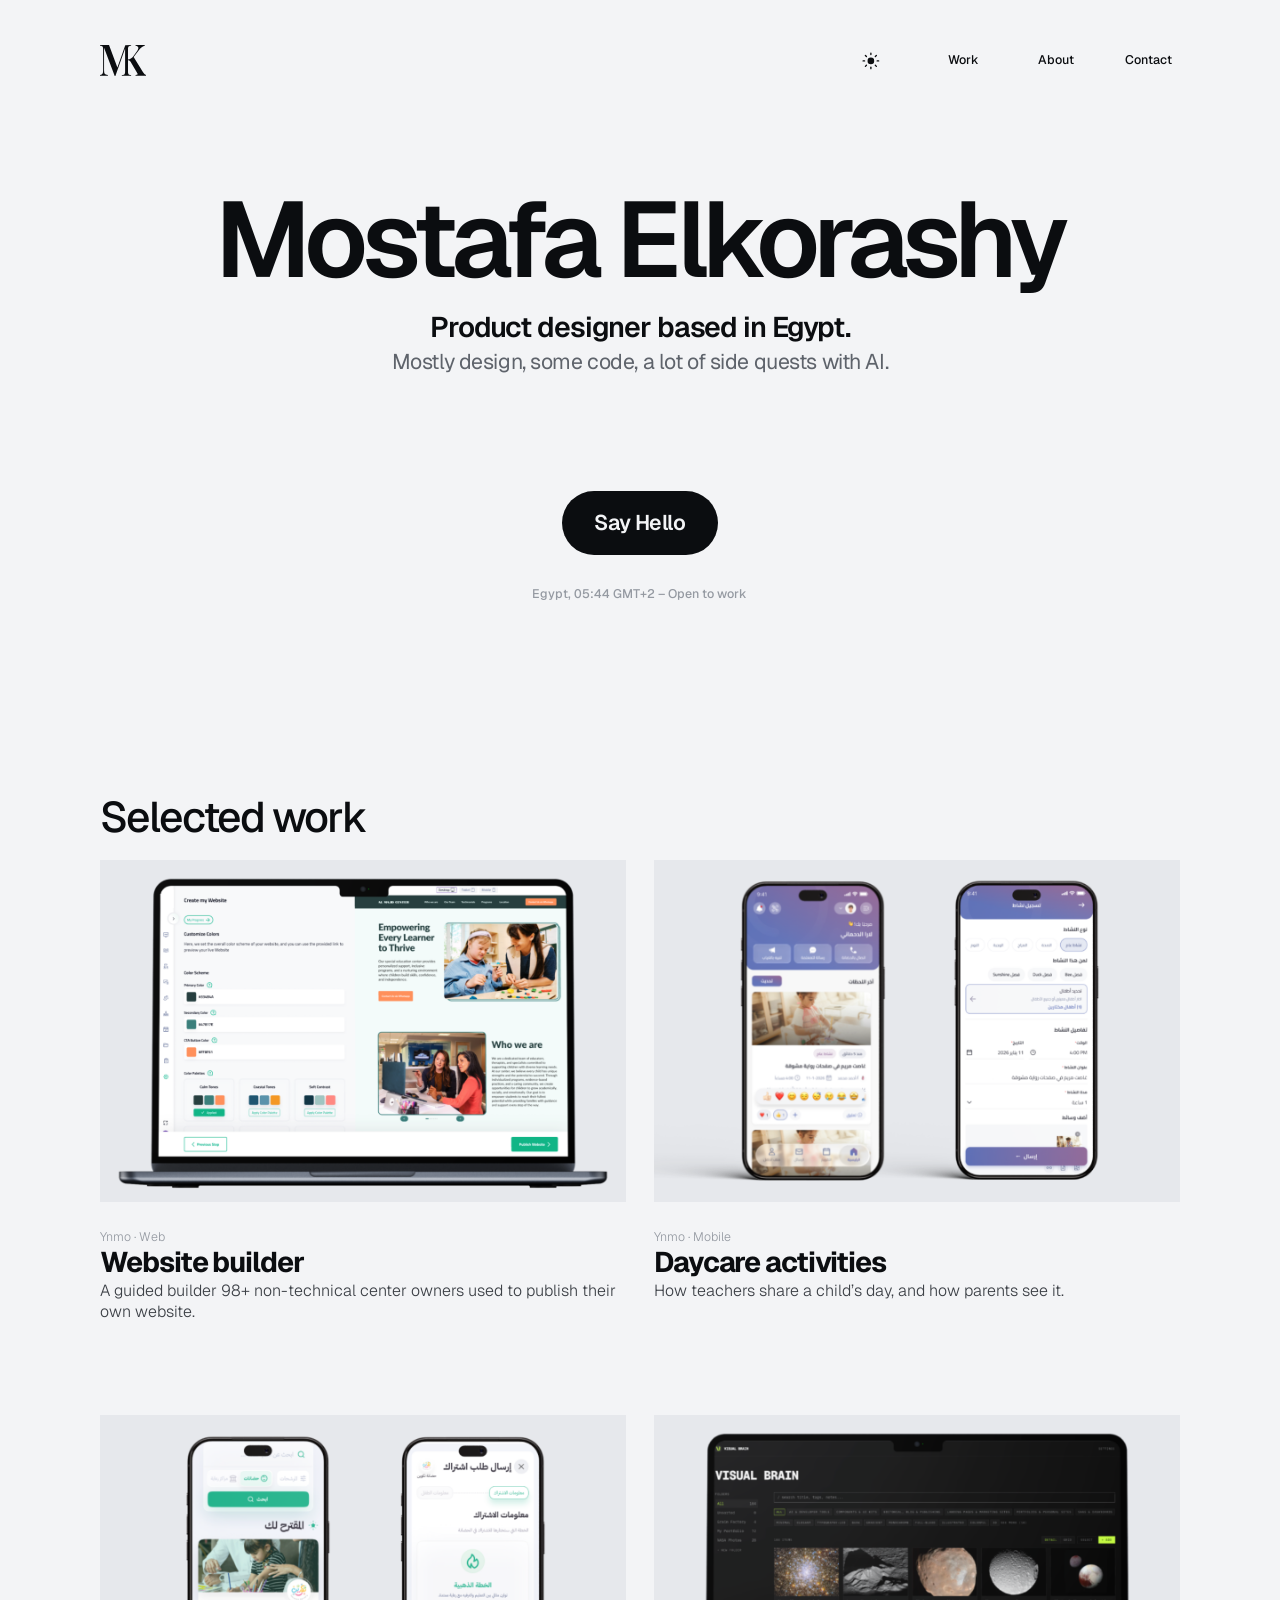
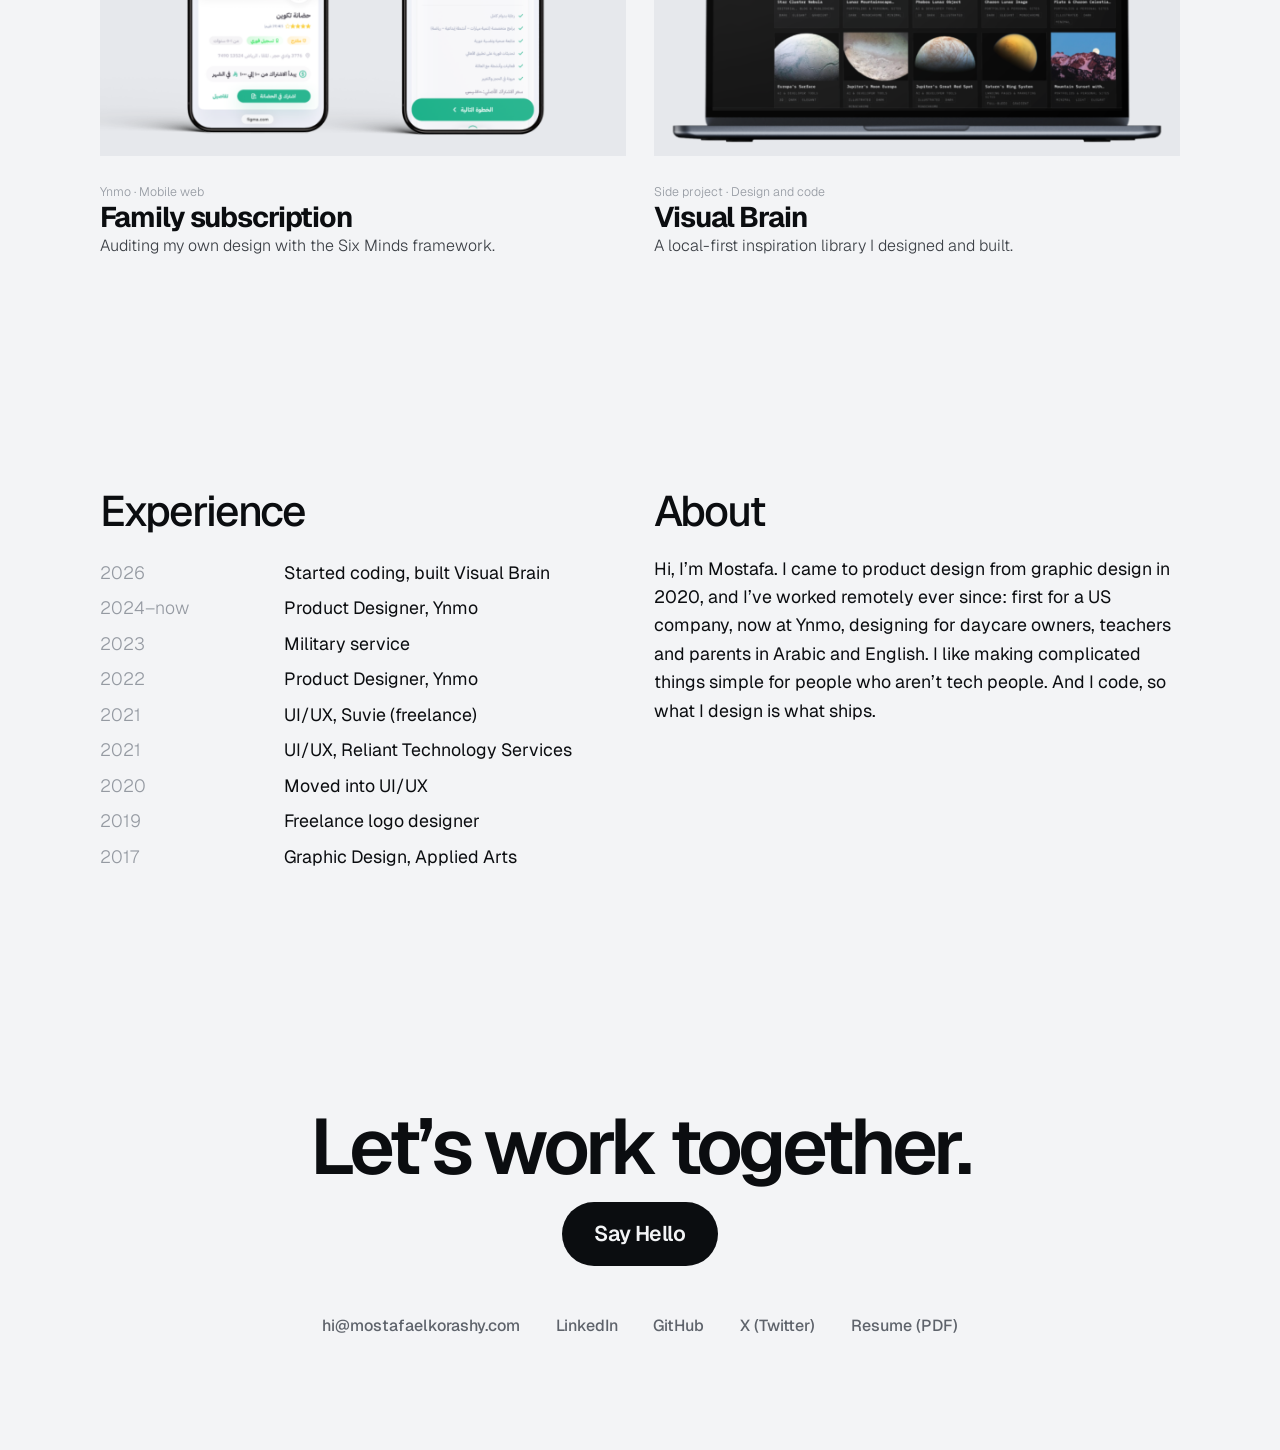
==== commit d7a36a1c: "Publish Family subscription case study Co-Authored-By: Claude Opus 5.5 <noreply@anthropic.com> Claud" ====
--- a/index.html
+++ b/index.html
@@ -25,7 +25,7 @@
   <link rel="preconnect" href="https://fonts.googleapis.com" />
   <link rel="preconnect" href="https://fonts.gstatic.com" crossorigin />
   <link href="https://fonts.googleapis.com/css2?family=Geist:wght@200..800&display=swap" rel="stylesheet" />
-  <link rel="stylesheet" href="home.css?v=13" />
+  <link rel="stylesheet" href="home.css?v=15" />
 </head>
 <body>
   <div class="home" id="top">
@@ -98,13 +98,13 @@
         </div>
       </article>
 
-      <article class="card c3 soon">
-        <div class="cover" aria-hidden="true">
+      <article class="card c3">
+        <a class="cover" href="family-subscription.html" tabindex="-1" aria-hidden="true">
           <img class="device" src="assets/images/family-subscription-cover.png?v=1" alt="" width="1184" height="768" loading="lazy" decoding="async" />
-        </div>
+        </a>
         <div class="card-meta">
           <p class="card-kicker">Ynmo · Mobile web</p>
-          <h3 class="card-title">Family subscription <span class="soon-tag">Coming very soon</span></h3>
+          <h3 class="card-title"><a href="family-subscription.html">Family subscription</a></h3>
           <p class="card-desc">Auditing my own design with the Six Minds framework.</p>
         </div>
       </article>
@@ -156,6 +156,6 @@
 
   </div>
   <script src="reveal.js?v=5"></script>
-  <script src="theme.js?v=4"></script>
+  <script src="theme.js?v=5"></script>
 </body>
 </html>
--- a/home.css
+++ b/home.css
@@ -241,3 +241,17 @@
 @media (max-width: 899.98px) {
   .theme-toggle { margin-left: 8px; margin-right: -10px; }
 }
+/* floating toggle: appears bottom-right after the header scrolls away; quiet frosted circle */
+.theme-toggle.theme-float {
+  position: fixed; z-index: 50; margin: 0; grid-area: auto;
+  right: max(20px, env(safe-area-inset-right, 0px)); bottom: max(20px, env(safe-area-inset-bottom, 0px));
+  width: 44px; height: 44px; padding: 12px; color: var(--soft);
+  background: color-mix(in srgb, var(--paper) 78%, transparent);
+  -webkit-backdrop-filter: blur(10px); backdrop-filter: blur(10px);
+  box-shadow: 0 0 0 1px color-mix(in srgb, var(--ink) 8%, transparent), 0 4px 16px color-mix(in srgb, var(--ink) 6%, transparent);
+  opacity: 0; translate: 0 8px; pointer-events: none; transition: opacity .3s ease, translate .3s ease, background .2s ease, color .2s ease;
+}
+.theme-toggle.theme-float svg { width: 20px; height: 20px; }
+.theme-toggle.theme-float.on { opacity: 1; translate: 0 0; pointer-events: auto; }
+.theme-toggle.theme-float:hover { color: var(--ink); background: color-mix(in srgb, var(--paper) 92%, var(--ink)); }
+@media (prefers-reduced-motion: reduce) { .theme-toggle.theme-float { transition: none; translate: 0 0; } }
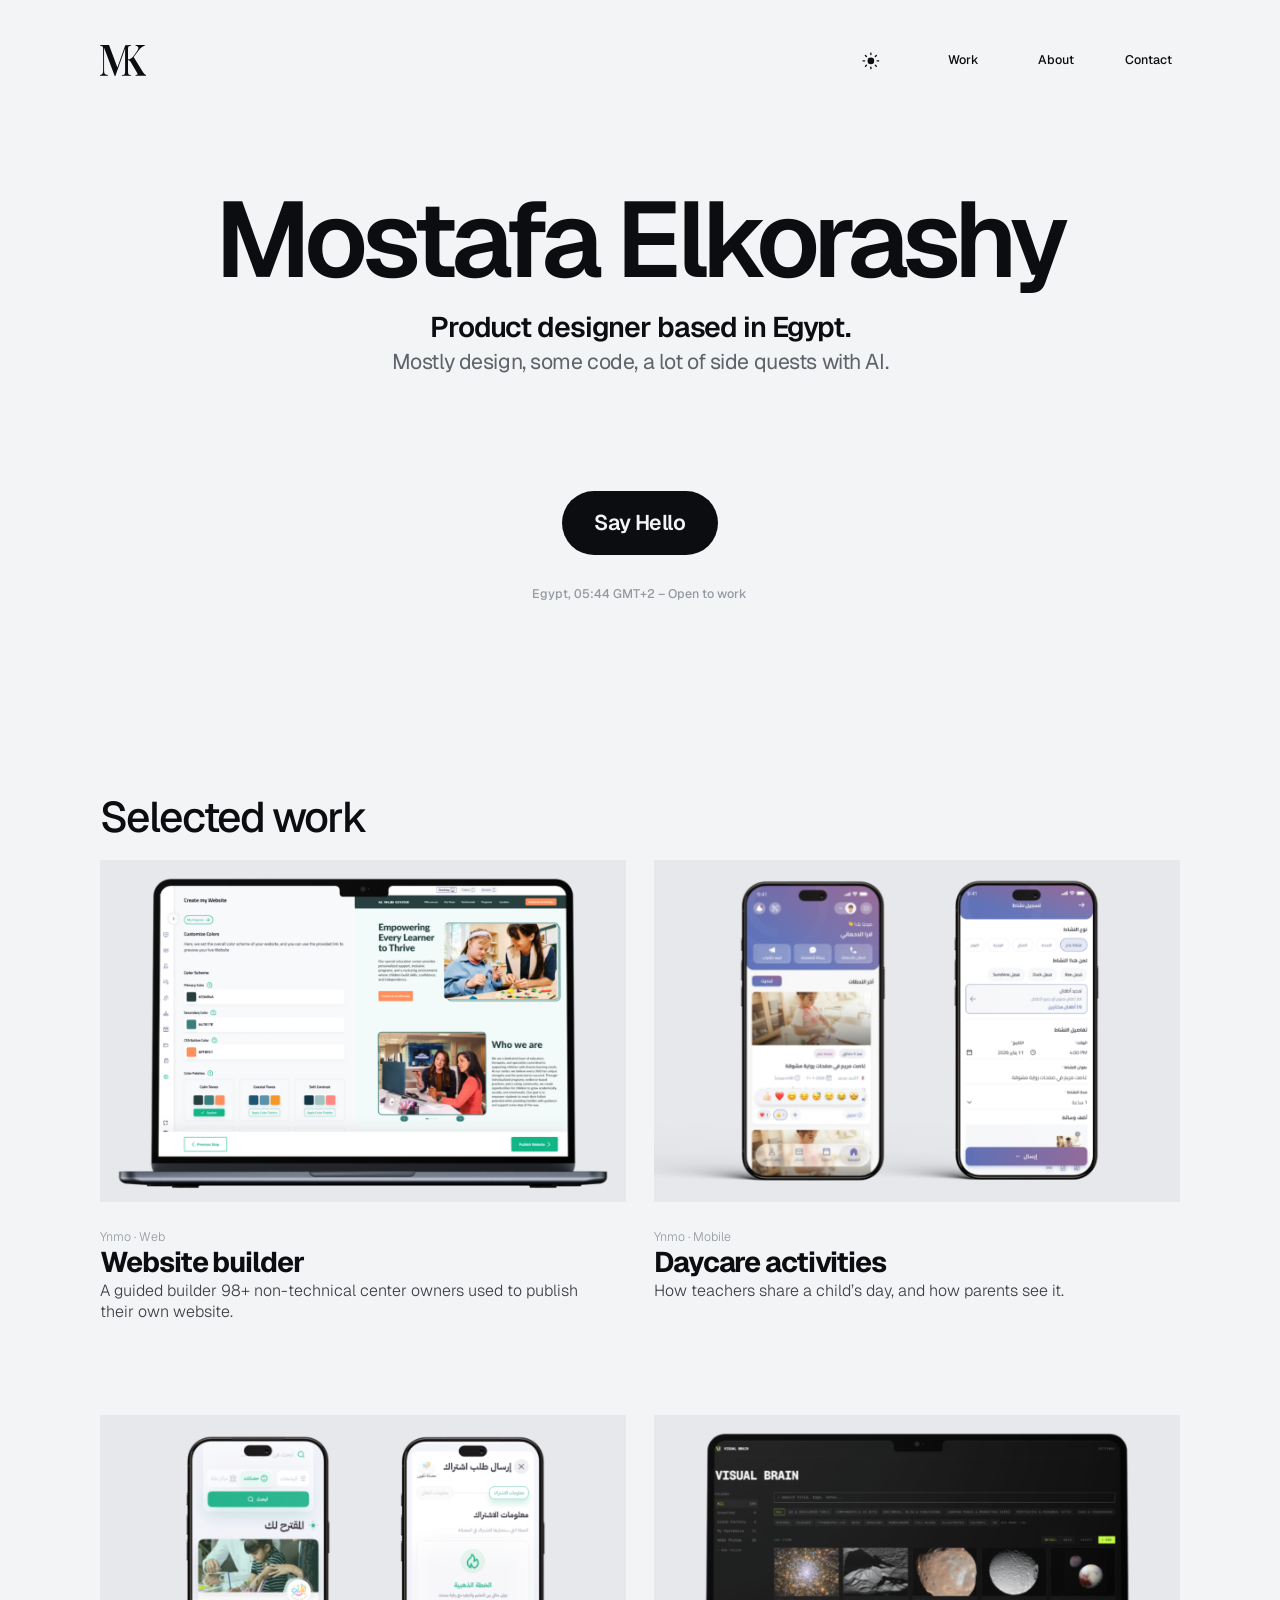
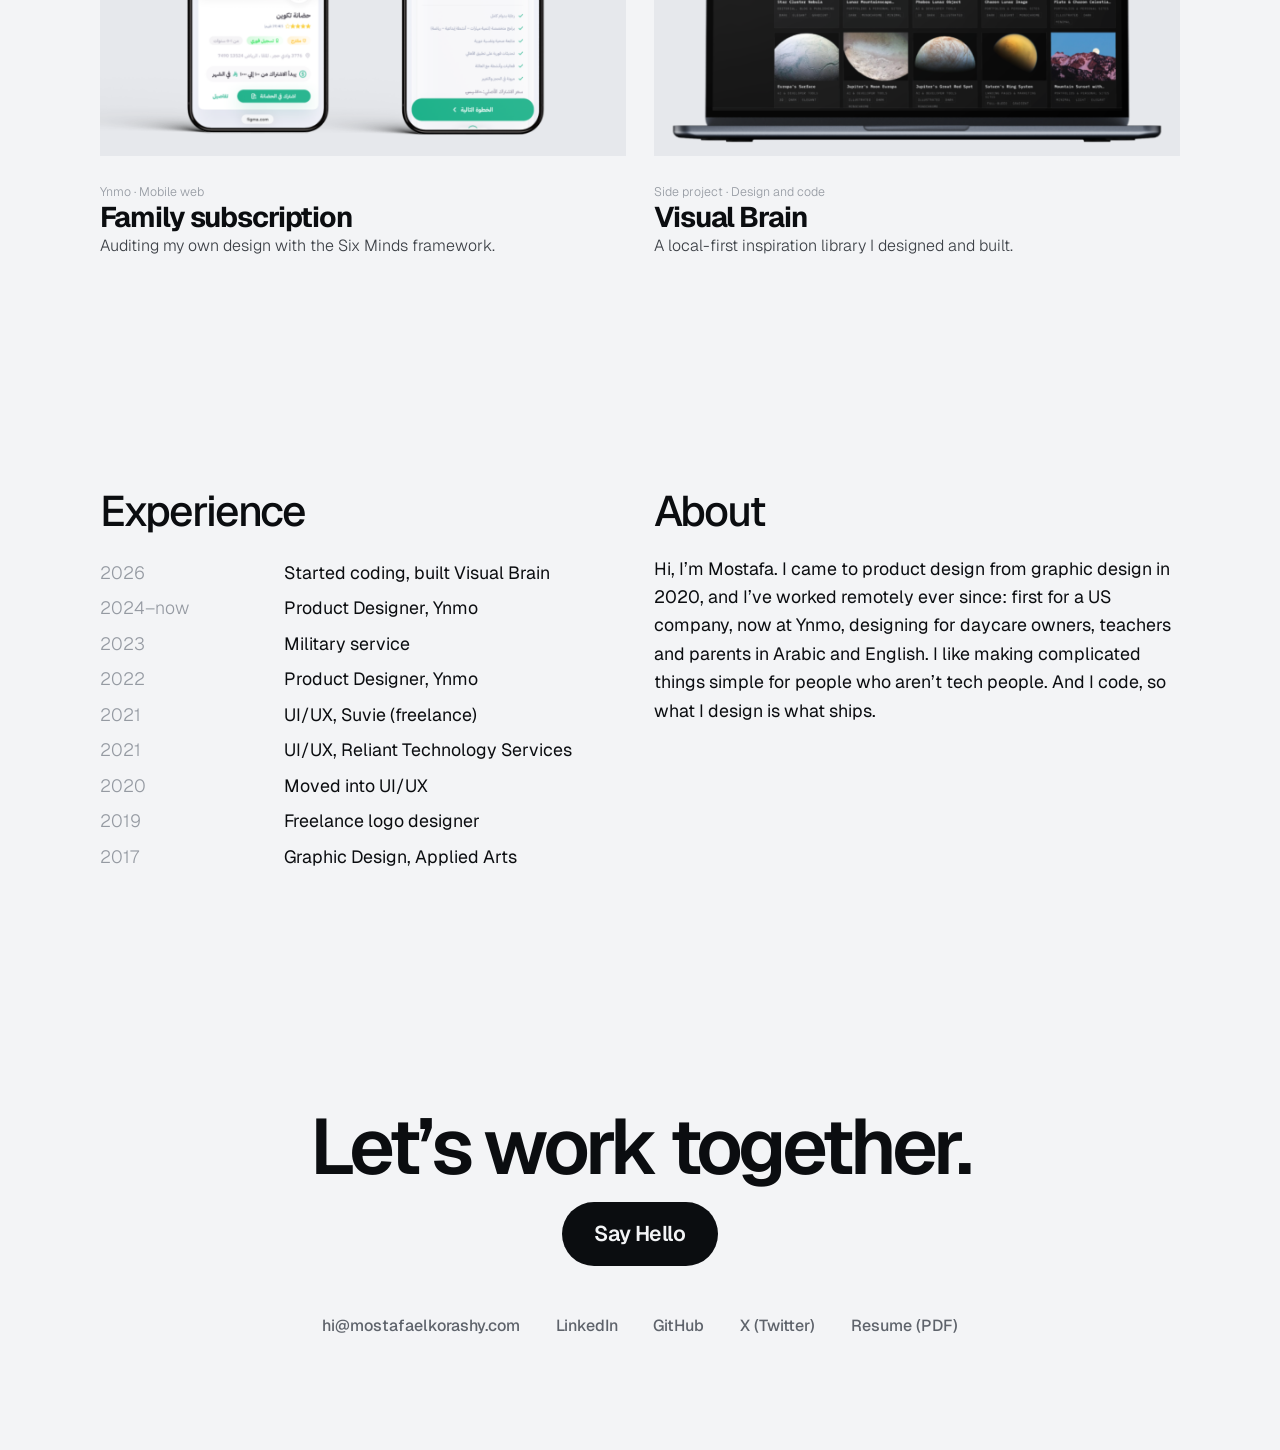
==== commit 7bd0d70b: "Previous / next links on case studies; text-wrap pretty Co-Authored-By: Claude Opus 5.5 <noreply@ant" ====
--- a/index.html
+++ b/index.html
@@ -25,7 +25,7 @@
   <link rel="preconnect" href="https://fonts.googleapis.com" />
   <link rel="preconnect" href="https://fonts.gstatic.com" crossorigin />
   <link href="https://fonts.googleapis.com/css2?family=Geist:wght@200..800&display=swap" rel="stylesheet" />
-  <link rel="stylesheet" href="home.css?v=15" />
+  <link rel="stylesheet" href="home.css?v=16" />
 </head>
 <body>
   <div class="home" id="top">
--- a/home.css
+++ b/home.css
@@ -23,6 +23,7 @@
   font-family: var(--font);
   -webkit-font-smoothing: antialiased;
   -moz-osx-font-smoothing: grayscale;
+  text-wrap: pretty; /* even line lengths; theme.js also guarantees no single word on the last line */
 }
 h1, h2, h3, p, ol { margin: 0; padding: 0; }
 img { display: block; max-width: 100%; }
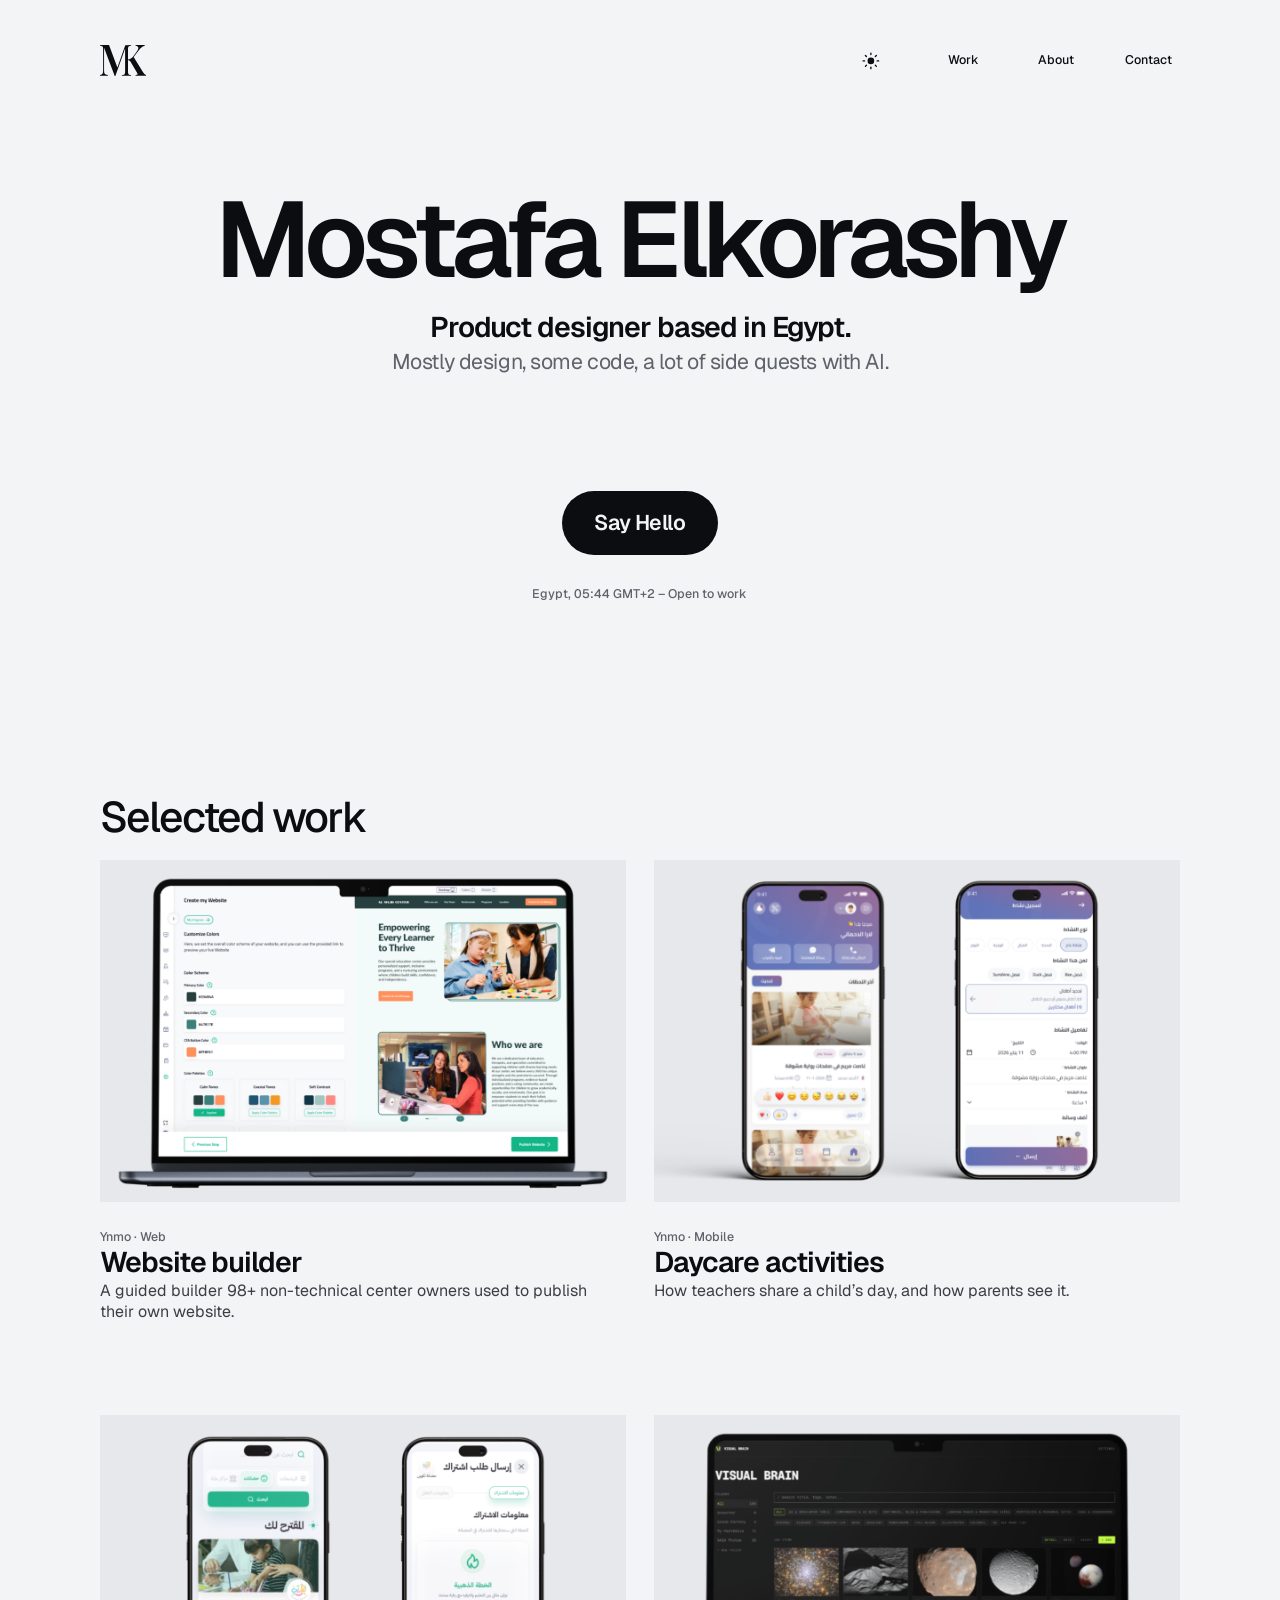
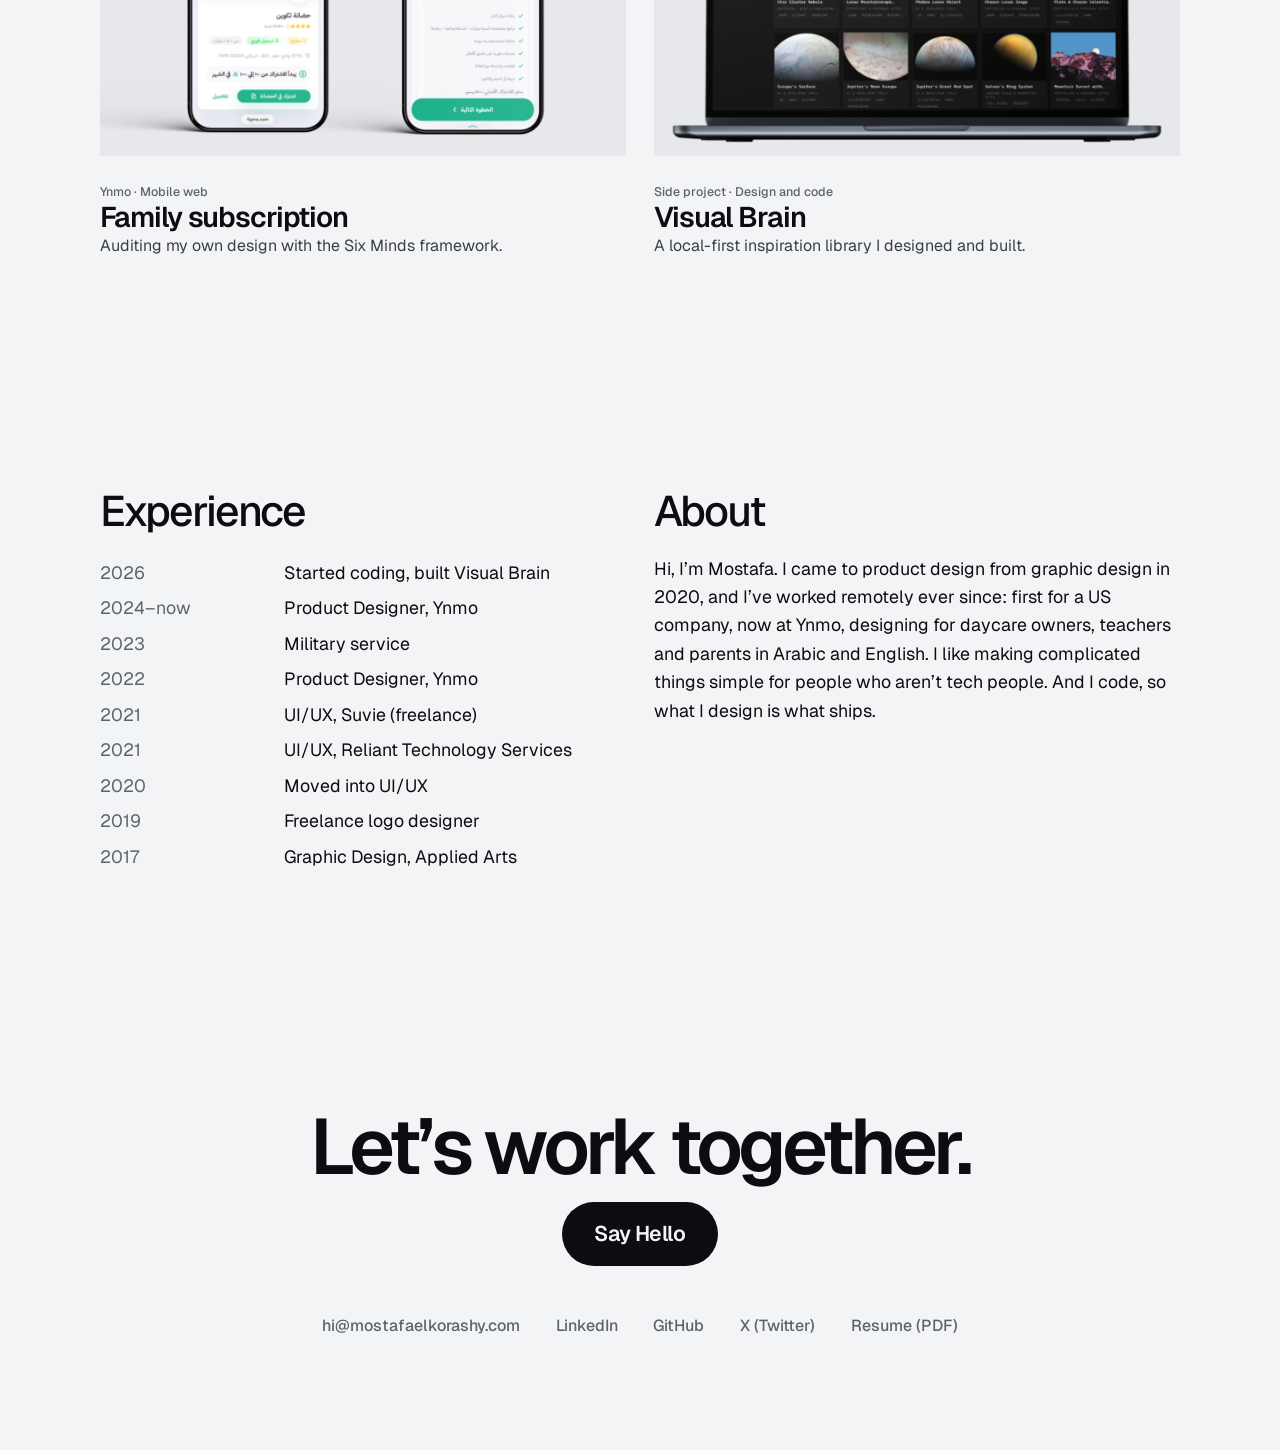
==== commit f989bf7e: "Type system: three weights; Website builder: company moved into Context Co-Authored-By: Claude Opus " ====
--- a/index.html
+++ b/index.html
@@ -25,7 +25,7 @@
   <link rel="preconnect" href="https://fonts.googleapis.com" />
   <link rel="preconnect" href="https://fonts.gstatic.com" crossorigin />
   <link href="https://fonts.googleapis.com/css2?family=Geist:wght@200..800&display=swap" rel="stylesheet" />
-  <link rel="stylesheet" href="home.css?v=16" />
+  <link rel="stylesheet" href="home.css?v=17" />
 </head>
 <body>
   <div class="home" id="top">
--- a/home.css
+++ b/home.css
@@ -37,7 +37,8 @@
 .small { font-weight: 500; color: var(--muted); }
 .name { font-weight: 600; letter-spacing: -0.055em; }
 .sub { font-weight: 600; letter-spacing: -0.04em; }
-.desc { font-weight: 300; color: var(--muted); letter-spacing: -0.02em; }
+/* type system: three weights only (400 regular, 500 medium, 600 semibold); grey is done with color, not thin weights */
+.desc { font-weight: 400; color: var(--muted); letter-spacing: -0.02em; }
 .ftitle { font-weight: 600; letter-spacing: -0.055em; }
 .cta {
   display: flex; align-items: center; justify-content: center;
@@ -52,9 +53,9 @@
 .cover img.device { object-fit: contain; }
 .cover .small { font-weight: 500; }
 .card-meta { display: flex; flex-direction: column; }
-.card-kicker { font-weight: 300; color: var(--faint); }
-.card-title { font-weight: 700; letter-spacing: -0.04em; }
-.card-desc { font-weight: 300; color: var(--soft); }
+.card-kicker { font-weight: 500; color: var(--muted); }
+.card-title { font-weight: 600; letter-spacing: -0.04em; }
+.card-desc { font-weight: 400; color: var(--soft); }
 /* unfinished case studies: no link, a quiet tag next to the title */
 .soon-tag { display: inline-block; vertical-align: middle; position: relative; top: -0.12em; margin-left: 0.4em; padding: 0.4em 0.75em; border-radius: 999px; background: var(--cover); color: var(--muted); font-size: 13px; line-height: 1; font-weight: 500; letter-spacing: 0; white-space: nowrap; }
 .section-title { font-weight: 500; letter-spacing: -0.045em; }
@@ -62,10 +63,10 @@
 .xp li { font-weight: 400; }
 .xp { list-style: none; }
 .xp li { display: flex; }
-.xp .year { flex-shrink: 0; font-weight: 300; color: var(--faint); }
+.xp .year { flex-shrink: 0; font-weight: 400; color: var(--muted); }
 .links { display: flex; font-weight: 500; color: var(--muted); }
 .links a:hover { color: var(--ink); }
-.loc { color: var(--faint); font-weight: 500; }
+.loc { color: var(--muted); font-weight: 500; }
 .loc-time { font-variant-numeric: tabular-nums; }
 .h-nav { display: flex; font-weight: 500; }
 .main { display: contents; }
